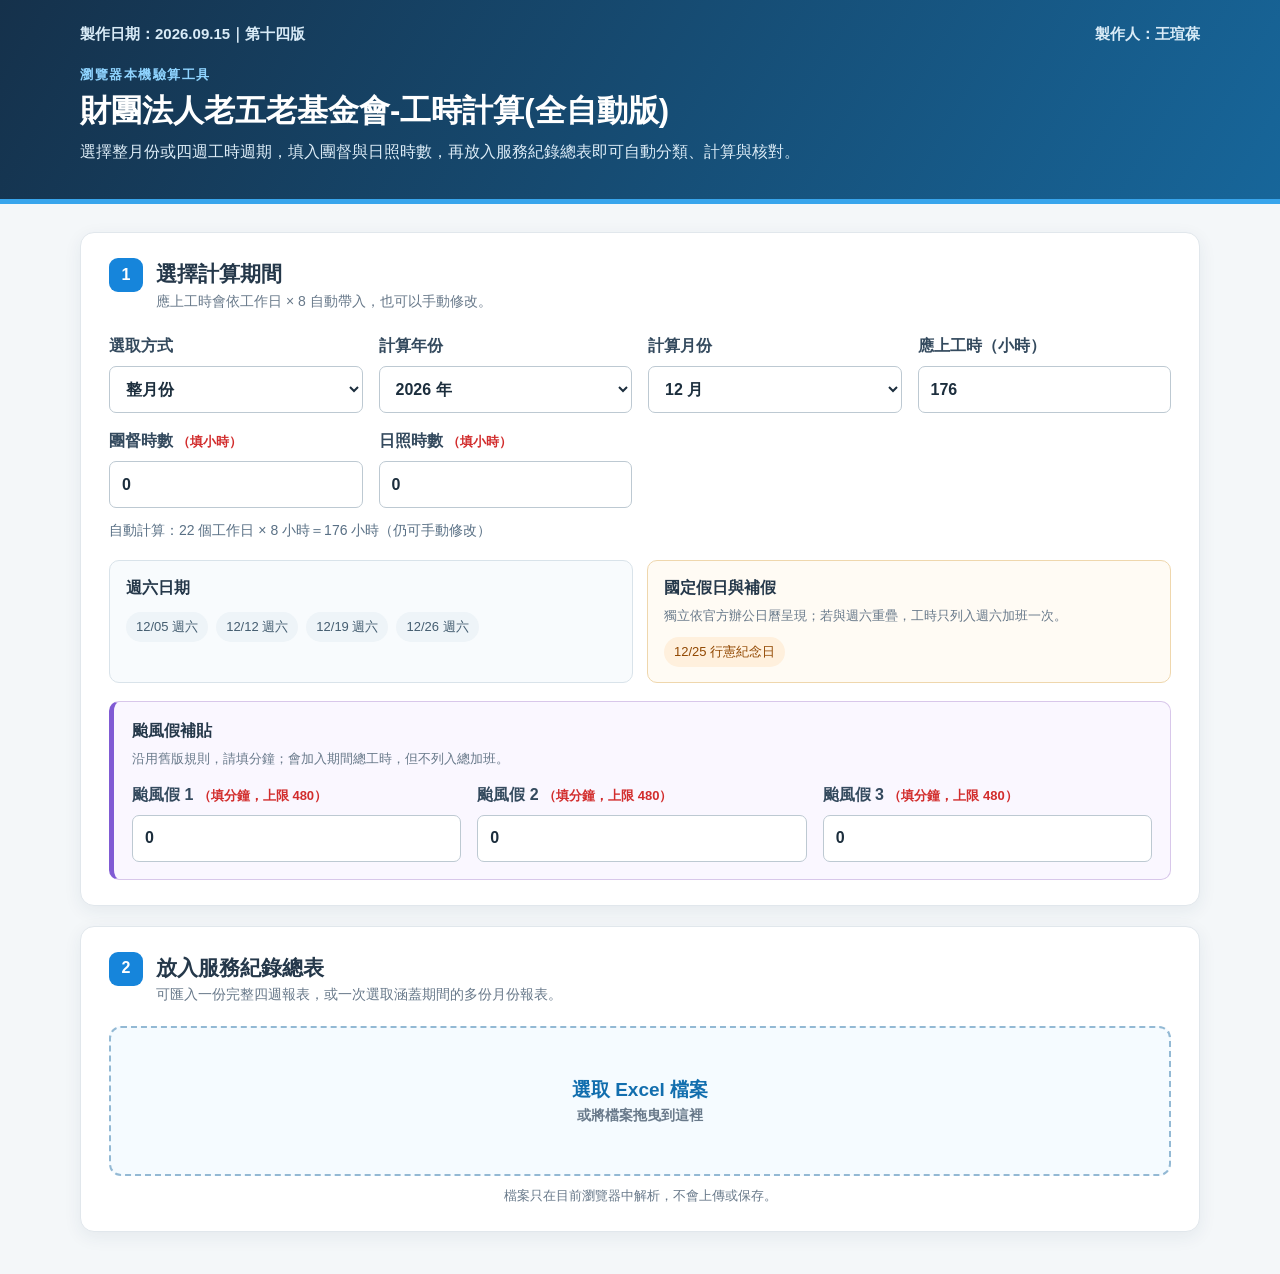
==== excel-checker/index.html @ 805f1ba7 "Group automatic Saturday pay brackets in one row" ====
<!doctype html>
<html lang="zh-Hant">
<head>
  <meta charset="utf-8">
  <meta name="viewport" content="width=device-width, initial-scale=1">
  <title>財團法人老五老基金會-工時計算(全自動版)</title>
  <link rel="stylesheet" href="style.css?v=20260915-9">
  <script src="assets/jszip.min.js?v=3.10.1" defer></script>
  <script src="app.js?v=20260915-13" defer></script>
</head>
<body>
  <header class="hero">
    <div class="wrap">
      <div class="hero-meta"><span>製作日期：2026.09.15｜第十四版</span><span>製作人：王瑄葆</span></div>
      <p class="eyebrow">瀏覽器本機驗算工具</p>
      <h1>財團法人老五老基金會-工時計算(全自動版)</h1>
      <p>選擇整月份或四週工時週期，填入團督與日照時數，再放入服務紀錄總表即可自動分類、計算與核對。</p>
    </div>
  </header>

  <main class="wrap main-grid">
    <section class="panel" aria-labelledby="period-title">
      <div class="section-heading">
        <span>1</span><div><h2 id="period-title">選擇計算期間</h2><p>應上工時會依工作日 × 8 自動帶入，也可以手動修改。</p></div>
      </div>
      <div class="form-grid four">
        <label>選取方式
          <select id="mode">
            <option value="month">整月份</option>
            <option value="range">四週工時</option>
          </select>
        </label>
        <label class="month-field">計算年份<select id="year"></select></label>
        <label class="month-field">計算月份<select id="month"></select></label>
        <label class="range-field hidden">四週週期（固定 28 天）<select id="startDate"></select></label>
        <label class="range-field hidden">週期結束日（自動）<input id="endDate" type="date" readonly aria-readonly="true"></label>
        <label>應上工時（小時）<input id="requiredHours" type="number" min="0" step="0.01"></label>
        <label>團督時數 <em>（填小時）</em><input id="supervisionHours" type="number" min="0" step="0.01" value="0"></label>
        <label>日照時數 <em>（填小時）</em><input id="daycareHours" type="number" min="0" step="0.01" value="0"></label>
      </div>
      <div id="periodError" class="field-error hidden" role="alert"></div>
      <p id="requiredHint" class="hint"></p>
      <div class="calendar-groups">
        <div class="calendar-group">
          <h3>週六日期</h3>
          <div id="saturdayTags" class="tag-row"></div>
        </div>
        <div class="calendar-group holiday-group">
          <h3>國定假日與補假</h3>
          <p>獨立依官方辦公日曆呈現；若與週六重疊，工時只列入週六加班一次。</p>
          <div id="holidayTags" class="tag-row"></div>
        </div>
      </div>

      <div class="typhoon-section">
        <div><h3>颱風假補貼</h3><p>沿用舊版規則，請填分鐘；會加入期間總工時，但不列入總加班。</p></div>
        <div class="form-grid three typhoon-grid">
          <label>颱風假 1 <em>（填分鐘，上限 480）</em><input id="typhoon1Min" type="number" min="0" max="480" step="1" value="0"></label>
          <label>颱風假 2 <em>（填分鐘，上限 480）</em><input id="typhoon2Min" type="number" min="0" max="480" step="1" value="0"></label>
          <label>颱風假 3 <em>（填分鐘，上限 480）</em><input id="typhoon3Min" type="number" min="0" max="480" step="1" value="0"></label>
        </div>
      </div>
    </section>

    <section class="panel" aria-labelledby="upload-title">
      <div class="section-heading">
        <span>2</span><div><h2 id="upload-title">放入服務紀錄總表</h2><p>可匯入一份完整四週報表，或一次選取涵蓋期間的多份月份報表。</p></div>
      </div>
      <label id="dropZone" class="drop-zone">
        <input id="fileInput" type="file" accept=".xlsx" multiple>
        <strong>選取 Excel 檔案</strong>
        <span>或將檔案拖曳到這裡</span>
      </label>
      <div class="privacy-note">檔案只在目前瀏覽器中解析，不會上傳或保存。</div>
      <div id="status" class="status hidden" role="status"></div>
      <details id="fileTableWrap" class="file-details hidden" open>
        <summary>查看 Excel 原始核對資料</summary>
        <p id="leaveNote" class="subnote">請假欄為 Excel 表頭記載的報表期間總數。</p>
        <div class="table-wrap compact-table">
          <table>
            <thead><tr><th>檔案</th><th>人員</th><th>報表期間</th><th>總工時</th><th>總交通</th><th>請假（報表期間）</th><th>核對</th></tr></thead>
            <tbody id="fileTableBody"></tbody>
          </table>
        </div>
      </details>
    </section>

    <section id="resultsPanel" class="panel results-panel hidden" aria-labelledby="results-title">
      <div class="section-heading between">
        <div class="heading-with-number"><span>3</span><div><h2 id="results-title">驗算結果</h2><p id="periodLabel">尚未放入檔案</p></div></div>
        <div class="result-actions">
          <button id="resetButton" class="secondary" type="button">清除檔案</button>
          <button id="clearAllButton" class="secondary danger-secondary" type="button">清除全部</button>
        </div>
      </div>
      <div id="warnings" class="warnings hidden"></div>

      <div class="summary-grid">
        <article class="summary-card blue"><small>期間總工時</small><strong id="periodWork">—</strong><span>不含交通</span></article>
        <article class="summary-card teal"><small>總交通時間</small><strong id="transportTotal">—</strong><span>由 Excel 自動加總</span></article>
        <article id="overtimeCard" class="summary-card purple"><small>總加班時數</small><strong id="overtimeTotal">—</strong><span>負數平日加班不列入</span><b id="overtimeWarning" class="card-warning hidden">⚠ 已超過 46 小時</b></article>
      </div>

      <div class="detail-grid overtime-layout">
        <div class="metric prominent-metric weekday-overtime-metric">
          <span>平日加班</span><strong id="weekdayOvertime">—</strong><b id="shortageBadge" class="badge danger hidden">應上不足</b>
        </div>
        <div class="metric prominent-metric saturday-metric">
          <div class="saturday-stat saturday-total-stat"><span>週六加班</span><strong id="saturdayOvertime">—</strong></div>
          <div class="saturday-tier-grid">
            <div class="saturday-stat"><span>1～2 小時合計</span><strong id="saturdayTier1">—</strong></div>
            <div class="saturday-stat"><span>2～8 小時合計</span><strong id="saturdayTier2">—</strong></div>
            <div class="saturday-stat saturday-over8"><span>大於 8 小時合計</span><strong id="saturdayOver8">—</strong></div>
          </div>
        </div>
        <div class="metric prominent-metric holiday-overtime-metric"><span>國定假日加班</span><strong id="holidayOvertime">—</strong></div>
        <div class="metric prominent-metric typhoon-overtime-metric"><span>颱風假時數</span><strong id="typhoonResult">—</strong></div>
      </div>

      <div class="detail-grid secondary-metrics">
        <div class="metric"><span>應上工時</span><strong id="requiredResult">—</strong></div>
        <div class="metric"><span>平日實際工時</span><strong id="weekdayActual">—</strong></div>
        <div class="metric"><span>團督時數</span><strong id="supervisionResult">—</strong></div>
        <div class="metric"><span>日照時數</span><strong id="daycareResult">—</strong></div>
      </div>

      <div class="audit-sections">
        <details class="result-details" open>
          <summary><span>週六與國定假日明細</span><small>檢查單日是否超過 8 小時</small></summary>
          <div class="table-wrap compact-table">
            <table>
              <thead><tr><th>日期</th><th>分類</th><th>服務</th><th>交通</th><th>合計</th><th>1～2 小時</th><th>2～8 小時</th><th>檢查</th></tr></thead>
              <tbody id="specialDayBody"><tr><td colspan="8" class="empty">尚未產生資料</td></tr></tbody>
            </table>
          </div>
        </details>

        <details class="result-details" open>
          <summary><span>每週平日應上時數檢查</span><small>工作日 × 8 小時</small></summary>
          <p class="subnote notice-note">實際時數＝平日服務＋交通。團督與日照沒有日期，無法分配到個別週次，因此不列入本表。</p>
          <div class="table-wrap compact-table">
            <table>
              <thead><tr><th>週次</th><th>平日服務</th><th>平日交通</th><th>平日合計</th><th>當週應上</th><th>差距／結果</th></tr></thead>
              <tbody id="weeklyBody"><tr><td colspan="6" class="empty">尚未產生資料</td></tr></tbody>
            </table>
          </div>
        </details>
      </div>

      <details>
        <summary>查看計算方式</summary>
        <p>平日實際工時＝服務＋交通＋團督＋日照－週六－國定假日；平日加班＝平日實際工時－應上工時；週六依每日工時＋交通拆分為 1～2 小時與 2～8 小時；總加班＝平日加班正數＋週六加班＋國定假日加班。期間總工時不含交通，但會加入颱風假補貼時數；颱風假不列入總加班。</p>
      </details>
    </section>
  </main>

</body>
</html>
---- excel-checker/style.css ----
:root{--navy:#18334d;--blue:#1685db;--sky:#eaf5fd;--line:#d9e2ea;--ink:#25384a;--muted:#68798a;--bg:#f4f7f9;--danger:#c83232;--warning:#a76b00;--ok:#14785a}
*{box-sizing:border-box}
body{margin:0;background:var(--bg);color:var(--ink);font-family:"Noto Sans TC","PingFang TC","Microsoft JhengHei",sans-serif;line-height:1.55}
.wrap{width:min(1120px,calc(100% - 48px));margin:auto}.hero{background:linear-gradient(120deg,#15314b,#17669a);color:#fff;padding:22px 0 34px;border-bottom:5px solid #38a5ec}.hero-meta{display:flex;justify-content:space-between;gap:18px;margin-bottom:20px;color:#d9ebf7;font-size:15px;font-weight:750}.hero h1{margin:2px 0 5px;font-size:31px}.hero p{margin:0;color:#dcecf7}.hero .eyebrow{color:#8fd4ff;font-weight:800;letter-spacing:.12em;font-size:13px}.main-grid{display:grid;gap:20px;padding:28px 0 42px}.panel{background:#fff;border:1px solid #e1e7ec;border-radius:14px;box-shadow:0 5px 18px rgba(29,58,82,.07);padding:25px 28px}.section-heading,.heading-with-number{display:flex;gap:13px;align-items:flex-start}.section-heading>span,.heading-with-number>span{display:grid;place-items:center;background:var(--blue);color:#fff;font-weight:900;width:34px;height:34px;border-radius:9px;flex:none}.section-heading h2{font-size:21px;margin:0}.section-heading p{margin:0;color:var(--muted);font-size:14px}.between{justify-content:space-between}.form-grid{display:grid;gap:16px;margin-top:22px}.form-grid.four{grid-template-columns:repeat(4,1fr)}.form-grid.three{grid-template-columns:repeat(3,1fr)}label{font-weight:750;color:#344a5e}select,input{display:block;width:100%;height:47px;margin-top:7px;border:1px solid #bdc9d2;border-radius:7px;background:#fff;padding:0 12px;color:#1c2e3d;font:inherit}input:focus,select:focus{outline:3px solid rgba(22,133,219,.16);border-color:var(--blue)}label em{color:#d22d2d;font-style:normal;font-size:13px}.hidden{display:none!important}.hint{color:#597085;margin:12px 0 0;font-size:14px}.calendar-groups{display:grid;grid-template-columns:1fr 1fr;gap:14px;margin-top:18px}.calendar-group{padding:15px 16px;border:1px solid #d9e3ea;border-radius:10px;background:#f8fbfd}.calendar-group h3,.typhoon-section h3{margin:0;font-size:16px}.calendar-group p,.typhoon-section p{margin:5px 0 0;color:var(--muted);font-size:13px}.holiday-group{background:#fffbf4;border-color:#efd7ad}.tag-row{display:flex;flex-wrap:wrap;gap:8px;margin-top:11px}.tag{padding:5px 10px;background:#eef4f8;border-radius:999px;font-size:13px;color:#445d70}.tag.holiday{background:#fff0dd;color:#914700}.tag.empty-tag{background:#f3f5f6;color:#71808b}.typhoon-section{margin-top:18px;padding:17px 18px;border:1px solid #d8c7ea;border-left:5px solid #805bd4;border-radius:10px;background:#faf7ff}.typhoon-grid{margin-top:14px}.drop-zone{margin-top:20px;min-height:150px;border:2px dashed #93b9d4;border-radius:12px;background:#f5fbff;display:flex;flex-direction:column;align-items:center;justify-content:center;cursor:pointer;transition:.15s}.drop-zone:hover,.drop-zone.drag{background:#e7f5ff;border-color:var(--blue)}.drop-zone input{position:absolute;opacity:0;pointer-events:none}.drop-zone strong{font-size:19px;color:#126eae}.drop-zone span{font-size:14px;color:var(--muted)}.privacy-note{margin-top:10px;text-align:center;color:var(--muted);font-size:13px}.status,.warnings{margin-top:18px;padding:12px 14px;border-radius:8px;background:#eef6fc;color:#245878}.status.error,.warnings{background:#fff4e5;color:#7a5000;border-left:4px solid #f0a000}.table-wrap{overflow:auto;margin-top:18px;border:1px solid var(--line);border-radius:9px}table{width:100%;border-collapse:collapse;white-space:nowrap}th{background:#edf2f5;color:#40566a;font-size:13px;text-align:left}th,td{padding:11px 12px;border-bottom:1px solid var(--line)}tbody tr:last-child td{border-bottom:0}.check-ok{color:var(--ok);font-weight:800}.check-bad{color:var(--danger);font-weight:800}.results-panel.muted{opacity:.64}.summary-grid{display:grid;grid-template-columns:repeat(3,1fr);gap:14px;margin-top:22px}.summary-card{padding:18px;border-radius:11px;border-top:4px solid}.summary-card small,.summary-card span{display:block;color:var(--muted)}.summary-card strong{display:block;font-size:28px;margin:4px 0}.summary-card.blue{background:#edf7ff;border-color:#258bd3}.summary-card.teal{background:#edfaf7;border-color:#20a284}.summary-card.purple{background:#f5f0ff;border-color:#805bd4}.summary-card.overtime-warning{background:#090909;border-color:#ff3b3b;color:#ff4d4d;box-shadow:0 0 0 2px rgba(255,59,59,.16)}.summary-card.overtime-warning small,.summary-card.overtime-warning span,.summary-card.overtime-warning strong{color:#ff4d4d}.card-warning{display:block;margin-top:8px;color:#ff4d4d;font-size:14px}.detail-grid{display:grid;grid-template-columns:repeat(3,1fr);gap:10px;margin:22px 0}.metric{min-height:92px;padding:15px;border:1px solid var(--line);border-left:4px solid #d7e3eb;border-radius:9px;background:#fbfcfd}.metric span{display:block;color:var(--muted);font-size:13px}.metric strong{font-size:20px}.badge{display:inline-block;font-size:12px;margin-left:6px;padding:2px 6px;border-radius:4px}.badge.danger{color:#fff;background:var(--danger)}h3{font-size:17px;margin:24px 0 0}.empty{text-align:center;color:var(--muted);padding:25px}.secondary{align-self:center;border:1px solid #b7c4ce;background:#fff;border-radius:7px;color:#40566a;padding:8px 13px;cursor:pointer}details{margin-top:18px;background:#f6f8fa;padding:11px 14px;border-radius:8px;color:#506579}details p{margin:8px 0 0}
.subnote{margin:4px 0 0;color:var(--muted);font-size:13px}.check-neutral{color:#6b7784;font-weight:800}
.field-error{margin-top:14px;padding:10px 12px;border-radius:7px;background:#fff0f0;color:#a12525;border-left:4px solid var(--danger);font-weight:800}.warnings.blocking{background:#fff0f0;color:#8d2424;border-color:var(--danger)}.warnings div+div{margin-top:6px}.compact-table{margin-top:10px}.file-details{margin-top:18px;background:#f8fafb;border:1px solid var(--line)}.file-details>summary,.result-details>summary{cursor:pointer;font-weight:850;color:#304a5e}.audit-sections{display:grid;gap:12px;margin-top:22px}.result-details{margin:0;background:#f8fafb;border:1px solid var(--line);padding:14px 16px}.result-details>summary{display:flex;justify-content:space-between;align-items:center}.result-details>summary small{font-weight:500;color:var(--muted)}.notice-note{padding:8px 10px;border-radius:6px;background:#fff7e6;color:#7b5700}
.holiday-detail-row{background:#fff7e8}.holiday-detail-row:hover{background:#ffefd1}.holiday-detail-label{color:#b14f00;font-weight:900}
.result-actions{display:flex;align-self:center;gap:8px}.secondary:hover{background:#f4f7f9}.secondary.danger-secondary{border-color:#d9aaaa;background:#fff7f7;color:#a12525}.secondary.danger-secondary:hover{background:#ffecec}
@media(max-width:850px){.form-grid.four{grid-template-columns:repeat(2,1fr)}.detail-grid{grid-template-columns:repeat(2,1fr)}.metric:nth-child(2n){border-right:0}.summary-grid{grid-template-columns:1fr}}

/* Overtime results hierarchy */
.overtime-layout{grid-template-columns:repeat(2,minmax(0,1fr));margin-bottom:10px}
.prominent-metric{min-height:112px;padding:19px 21px;border-left-width:5px}
.prominent-metric>span,.saturday-stat span{font-size:15px;font-weight:800}
.prominent-metric>strong,.saturday-stat strong{display:block;margin-top:5px;font-size:29px;font-weight:900;line-height:1.2}
.weekday-overtime-metric{grid-column:1/-1;background:#fff8e8;border-color:#e3a62b}
.saturday-metric{grid-column:1/-1;display:block;background:#eef7ff;border-color:#258bd3}
.saturday-stat{padding:2px 18px;border-left:1px solid #c9e0f0}
.saturday-stat:first-child{padding-left:0;border-left:0}
.saturday-total-stat{padding:0 0 14px;border-bottom:1px solid #c9e0f0}
.saturday-tier-grid{display:grid;grid-template-columns:repeat(3,minmax(0,1fr));padding-top:14px}
.holiday-overtime-metric{background:#fff5ef;border-color:#df7134}
.typhoon-overtime-metric{background:#f7f2ff;border-color:#805bd4}
.secondary-metrics{grid-template-columns:repeat(4,minmax(0,1fr));margin-top:10px}
.secondary-metrics .metric{min-height:78px;background:#f7f9fa}
@media(max-width:850px){.secondary-metrics{grid-template-columns:repeat(2,1fr)}.saturday-metric{grid-template-columns:1fr}.saturday-stat{padding:10px 0;border-left:0;border-top:1px solid #c9e0f0}.saturday-stat:first-child{border-top:0}}

/* Shared semantic colors: work blue, transport teal, overtime purple. */
.summary-card.blue{color:#175cd3}
.summary-card.teal{color:#147a67}
.summary-card.purple{color:#5b3fa3}
.weekday-overtime-metric>span,.weekday-overtime-metric>strong{color:#8a5a00}
.saturday-metric .saturday-stat span,.saturday-metric .saturday-stat strong{color:#175cd3}
.saturday-metric .saturday-over8 span,.saturday-metric .saturday-over8 strong{color:#d92d20}
.holiday-overtime-metric>span,.holiday-overtime-metric>strong{color:#b54708}
.typhoon-overtime-metric>span,.typhoon-overtime-metric>strong{color:#5b3fa3}
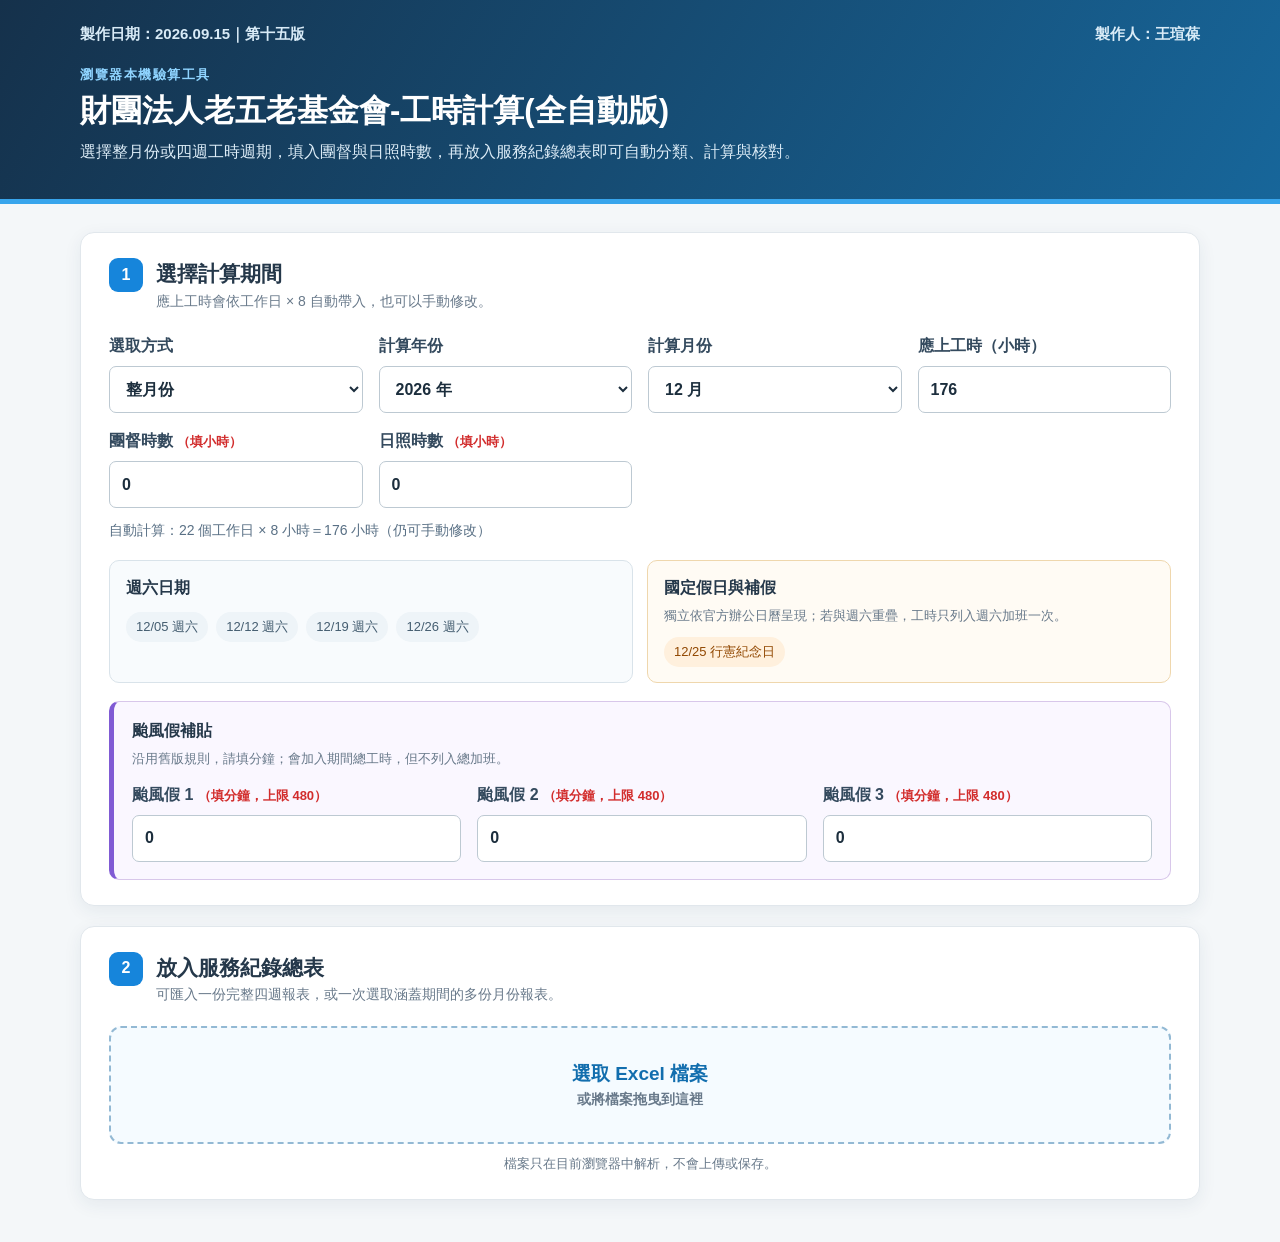
==== commit d682a245: "Update checker audit layout and labels" ====
--- a/excel-checker/index.html
+++ b/excel-checker/index.html
@@ -4,14 +4,14 @@
   <meta charset="utf-8">
   <meta name="viewport" content="width=device-width, initial-scale=1">
   <title>財團法人老五老基金會-工時計算(全自動版)</title>
-  <link rel="stylesheet" href="style.css?v=20260915-9">
+  <link rel="stylesheet" href="style.css?v=20260915-10">
   <script src="assets/jszip.min.js?v=3.10.1" defer></script>
-  <script src="app.js?v=20260915-13" defer></script>
+  <script src="app.js?v=20260915-14" defer></script>
 </head>
 <body>
   <header class="hero">
     <div class="wrap">
-      <div class="hero-meta"><span>製作日期：2026.09.15｜第十四版</span><span>製作人：王瑄葆</span></div>
+      <div class="hero-meta"><span>製作日期：2026.09.15｜第十五版</span><span>製作人：王瑄葆</span></div>
       <p class="eyebrow">瀏覽器本機驗算工具</p>
       <h1>財團法人老五老基金會-工時計算(全自動版)</h1>
       <p>選擇整月份或四週工時週期，填入團督與日照時數，再放入服務紀錄總表即可自動分類、計算與核對。</p>
@@ -78,7 +78,7 @@
         <p id="leaveNote" class="subnote">請假欄為 Excel 表頭記載的報表期間總數。</p>
         <div class="table-wrap compact-table">
           <table>
-            <thead><tr><th>檔案</th><th>人員</th><th>報表期間</th><th>總工時</th><th>總交通</th><th>請假（報表期間）</th><th>核對</th></tr></thead>
+            <thead><tr><th>檔案</th><th>人員</th><th>報表期間</th><th>總工時</th><th>總交通</th><th>請假（報表期間）</th><th>核對</th><th>操作</th></tr></thead>
             <tbody id="fileTableBody"></tbody>
           </table>
         </div>
@@ -108,8 +108,8 @@
         <div class="metric prominent-metric saturday-metric">
           <div class="saturday-stat saturday-total-stat"><span>週六加班</span><strong id="saturdayOvertime">—</strong></div>
           <div class="saturday-tier-grid">
-            <div class="saturday-stat"><span>1～2 小時合計</span><strong id="saturdayTier1">—</strong></div>
-            <div class="saturday-stat"><span>2～8 小時合計</span><strong id="saturdayTier2">—</strong></div>
+            <div class="saturday-stat"><span>前2小時合計</span><strong id="saturdayTier1">—</strong></div>
+            <div class="saturday-stat"><span>第3～8小時合計</span><strong id="saturdayTier2">—</strong></div>
             <div class="saturday-stat saturday-over8"><span>大於 8 小時合計</span><strong id="saturdayOver8">—</strong></div>
           </div>
         </div>
@@ -129,8 +129,8 @@
           <summary><span>週六與國定假日明細</span><small>檢查單日是否超過 8 小時</small></summary>
           <div class="table-wrap compact-table">
             <table>
-              <thead><tr><th>日期</th><th>分類</th><th>服務</th><th>交通</th><th>合計</th><th>1～2 小時</th><th>2～8 小時</th><th>檢查</th></tr></thead>
-              <tbody id="specialDayBody"><tr><td colspan="8" class="empty">尚未產生資料</td></tr></tbody>
+              <thead><tr><th>日期</th><th>分類</th><th>服務</th><th>交通</th><th>合計</th><th>前2小時</th><th>第3～8小時</th><th class="over-eight-heading">超過8小時</th><th>檢查</th></tr></thead>
+              <tbody id="specialDayBody"><tr><td colspan="9" class="empty">尚未產生資料</td></tr></tbody>
             </table>
           </div>
         </details>
@@ -149,7 +149,7 @@
 
       <details>
         <summary>查看計算方式</summary>
-        <p>平日實際工時＝服務＋交通＋團督＋日照－週六－國定假日；平日加班＝平日實際工時－應上工時；週六依每日工時＋交通拆分為 1～2 小時與 2～8 小時；總加班＝平日加班正數＋週六加班＋國定假日加班。期間總工時不含交通，但會加入颱風假補貼時數；颱風假不列入總加班。</p>
+        <p>平日實際工時＝服務＋交通＋團督＋日照－週六－國定假日；平日加班＝平日實際工時－應上工時；週六依每日工時＋交通拆分為前2小時、第3～8小時及超過8小時；總加班＝平日加班正數＋週六加班＋國定假日加班。期間總工時不含交通，但會加入颱風假補貼時數；颱風假不列入總加班。</p>
       </details>
     </section>
   </main>
--- a/excel-checker/style.css
+++ b/excel-checker/style.css
@@ -1,10 +1,11 @@
 :root{--navy:#18334d;--blue:#1685db;--sky:#eaf5fd;--line:#d9e2ea;--ink:#25384a;--muted:#68798a;--bg:#f4f7f9;--danger:#c83232;--warning:#a76b00;--ok:#14785a}
 *{box-sizing:border-box}
 body{margin:0;background:var(--bg);color:var(--ink);font-family:"Noto Sans TC","PingFang TC","Microsoft JhengHei",sans-serif;line-height:1.55}
-.wrap{width:min(1120px,calc(100% - 48px));margin:auto}.hero{background:linear-gradient(120deg,#15314b,#17669a);color:#fff;padding:22px 0 34px;border-bottom:5px solid #38a5ec}.hero-meta{display:flex;justify-content:space-between;gap:18px;margin-bottom:20px;color:#d9ebf7;font-size:15px;font-weight:750}.hero h1{margin:2px 0 5px;font-size:31px}.hero p{margin:0;color:#dcecf7}.hero .eyebrow{color:#8fd4ff;font-weight:800;letter-spacing:.12em;font-size:13px}.main-grid{display:grid;gap:20px;padding:28px 0 42px}.panel{background:#fff;border:1px solid #e1e7ec;border-radius:14px;box-shadow:0 5px 18px rgba(29,58,82,.07);padding:25px 28px}.section-heading,.heading-with-number{display:flex;gap:13px;align-items:flex-start}.section-heading>span,.heading-with-number>span{display:grid;place-items:center;background:var(--blue);color:#fff;font-weight:900;width:34px;height:34px;border-radius:9px;flex:none}.section-heading h2{font-size:21px;margin:0}.section-heading p{margin:0;color:var(--muted);font-size:14px}.between{justify-content:space-between}.form-grid{display:grid;gap:16px;margin-top:22px}.form-grid.four{grid-template-columns:repeat(4,1fr)}.form-grid.three{grid-template-columns:repeat(3,1fr)}label{font-weight:750;color:#344a5e}select,input{display:block;width:100%;height:47px;margin-top:7px;border:1px solid #bdc9d2;border-radius:7px;background:#fff;padding:0 12px;color:#1c2e3d;font:inherit}input:focus,select:focus{outline:3px solid rgba(22,133,219,.16);border-color:var(--blue)}label em{color:#d22d2d;font-style:normal;font-size:13px}.hidden{display:none!important}.hint{color:#597085;margin:12px 0 0;font-size:14px}.calendar-groups{display:grid;grid-template-columns:1fr 1fr;gap:14px;margin-top:18px}.calendar-group{padding:15px 16px;border:1px solid #d9e3ea;border-radius:10px;background:#f8fbfd}.calendar-group h3,.typhoon-section h3{margin:0;font-size:16px}.calendar-group p,.typhoon-section p{margin:5px 0 0;color:var(--muted);font-size:13px}.holiday-group{background:#fffbf4;border-color:#efd7ad}.tag-row{display:flex;flex-wrap:wrap;gap:8px;margin-top:11px}.tag{padding:5px 10px;background:#eef4f8;border-radius:999px;font-size:13px;color:#445d70}.tag.holiday{background:#fff0dd;color:#914700}.tag.empty-tag{background:#f3f5f6;color:#71808b}.typhoon-section{margin-top:18px;padding:17px 18px;border:1px solid #d8c7ea;border-left:5px solid #805bd4;border-radius:10px;background:#faf7ff}.typhoon-grid{margin-top:14px}.drop-zone{margin-top:20px;min-height:150px;border:2px dashed #93b9d4;border-radius:12px;background:#f5fbff;display:flex;flex-direction:column;align-items:center;justify-content:center;cursor:pointer;transition:.15s}.drop-zone:hover,.drop-zone.drag{background:#e7f5ff;border-color:var(--blue)}.drop-zone input{position:absolute;opacity:0;pointer-events:none}.drop-zone strong{font-size:19px;color:#126eae}.drop-zone span{font-size:14px;color:var(--muted)}.privacy-note{margin-top:10px;text-align:center;color:var(--muted);font-size:13px}.status,.warnings{margin-top:18px;padding:12px 14px;border-radius:8px;background:#eef6fc;color:#245878}.status.error,.warnings{background:#fff4e5;color:#7a5000;border-left:4px solid #f0a000}.table-wrap{overflow:auto;margin-top:18px;border:1px solid var(--line);border-radius:9px}table{width:100%;border-collapse:collapse;white-space:nowrap}th{background:#edf2f5;color:#40566a;font-size:13px;text-align:left}th,td{padding:11px 12px;border-bottom:1px solid var(--line)}tbody tr:last-child td{border-bottom:0}.check-ok{color:var(--ok);font-weight:800}.check-bad{color:var(--danger);font-weight:800}.results-panel.muted{opacity:.64}.summary-grid{display:grid;grid-template-columns:repeat(3,1fr);gap:14px;margin-top:22px}.summary-card{padding:18px;border-radius:11px;border-top:4px solid}.summary-card small,.summary-card span{display:block;color:var(--muted)}.summary-card strong{display:block;font-size:28px;margin:4px 0}.summary-card.blue{background:#edf7ff;border-color:#258bd3}.summary-card.teal{background:#edfaf7;border-color:#20a284}.summary-card.purple{background:#f5f0ff;border-color:#805bd4}.summary-card.overtime-warning{background:#090909;border-color:#ff3b3b;color:#ff4d4d;box-shadow:0 0 0 2px rgba(255,59,59,.16)}.summary-card.overtime-warning small,.summary-card.overtime-warning span,.summary-card.overtime-warning strong{color:#ff4d4d}.card-warning{display:block;margin-top:8px;color:#ff4d4d;font-size:14px}.detail-grid{display:grid;grid-template-columns:repeat(3,1fr);gap:10px;margin:22px 0}.metric{min-height:92px;padding:15px;border:1px solid var(--line);border-left:4px solid #d7e3eb;border-radius:9px;background:#fbfcfd}.metric span{display:block;color:var(--muted);font-size:13px}.metric strong{font-size:20px}.badge{display:inline-block;font-size:12px;margin-left:6px;padding:2px 6px;border-radius:4px}.badge.danger{color:#fff;background:var(--danger)}h3{font-size:17px;margin:24px 0 0}.empty{text-align:center;color:var(--muted);padding:25px}.secondary{align-self:center;border:1px solid #b7c4ce;background:#fff;border-radius:7px;color:#40566a;padding:8px 13px;cursor:pointer}details{margin-top:18px;background:#f6f8fa;padding:11px 14px;border-radius:8px;color:#506579}details p{margin:8px 0 0}
+.wrap{width:min(1120px,calc(100% - 48px));margin:auto}.hero{background:linear-gradient(120deg,#15314b,#17669a);color:#fff;padding:22px 0 34px;border-bottom:5px solid #38a5ec}.hero-meta{display:flex;justify-content:space-between;gap:18px;margin-bottom:20px;color:#d9ebf7;font-size:15px;font-weight:750}.hero h1{margin:2px 0 5px;font-size:31px}.hero p{margin:0;color:#dcecf7}.hero .eyebrow{color:#8fd4ff;font-weight:800;letter-spacing:.12em;font-size:13px}.main-grid{display:grid;gap:20px;padding:28px 0 42px}.panel{background:#fff;border:1px solid #e1e7ec;border-radius:14px;box-shadow:0 5px 18px rgba(29,58,82,.07);padding:25px 28px}.section-heading,.heading-with-number{display:flex;gap:13px;align-items:flex-start}.section-heading>span,.heading-with-number>span{display:grid;place-items:center;background:var(--blue);color:#fff;font-weight:900;width:34px;height:34px;border-radius:9px;flex:none}.section-heading h2{font-size:21px;margin:0}.section-heading p{margin:0;color:var(--muted);font-size:14px}.between{justify-content:space-between}.form-grid{display:grid;gap:16px;margin-top:22px}.form-grid.four{grid-template-columns:repeat(4,1fr)}.form-grid.three{grid-template-columns:repeat(3,1fr)}label{font-weight:750;color:#344a5e}select,input{display:block;width:100%;height:47px;margin-top:7px;border:1px solid #bdc9d2;border-radius:7px;background:#fff;padding:0 12px;color:#1c2e3d;font:inherit}input:focus,select:focus{outline:3px solid rgba(22,133,219,.16);border-color:var(--blue)}label em{color:#d22d2d;font-style:normal;font-size:13px}.hidden{display:none!important}.hint{color:#597085;margin:12px 0 0;font-size:14px}.calendar-groups{display:grid;grid-template-columns:1fr 1fr;gap:14px;margin-top:18px}.calendar-group{padding:15px 16px;border:1px solid #d9e3ea;border-radius:10px;background:#f8fbfd}.calendar-group h3,.typhoon-section h3{margin:0;font-size:16px}.calendar-group p,.typhoon-section p{margin:5px 0 0;color:var(--muted);font-size:13px}.holiday-group{background:#fffbf4;border-color:#efd7ad}.tag-row{display:flex;flex-wrap:wrap;gap:8px;margin-top:11px}.tag{padding:5px 10px;background:#eef4f8;border-radius:999px;font-size:13px;color:#445d70}.tag.holiday{background:#fff0dd;color:#914700}.tag.empty-tag{background:#f3f5f6;color:#71808b}.typhoon-section{margin-top:18px;padding:17px 18px;border:1px solid #d8c7ea;border-left:5px solid #805bd4;border-radius:10px;background:#faf7ff}.typhoon-grid{margin-top:14px}.drop-zone{margin-top:20px;min-height:118px;border:2px dashed #93b9d4;border-radius:12px;background:#f5fbff;display:flex;flex-direction:column;align-items:center;justify-content:center;cursor:pointer;transition:.15s}.drop-zone:hover,.drop-zone.drag{background:#e7f5ff;border-color:var(--blue)}.drop-zone input{position:absolute;opacity:0;pointer-events:none}.drop-zone strong{font-size:19px;color:#126eae}.drop-zone span{font-size:14px;color:var(--muted)}.privacy-note{margin-top:10px;text-align:center;color:var(--muted);font-size:13px}.status,.warnings{margin-top:18px;padding:12px 14px;border-radius:8px;background:#eef6fc;color:#245878}.status.error,.warnings{background:#fff4e5;color:#7a5000;border-left:4px solid #f0a000}.table-wrap{overflow:auto;margin-top:18px;border:1px solid var(--line);border-radius:9px}table{width:100%;border-collapse:collapse;white-space:nowrap}th{background:#edf2f5;color:#40566a;font-size:13px;text-align:left}th,td{padding:11px 12px;border-bottom:1px solid var(--line)}tbody tr:last-child td{border-bottom:0}.check-ok{color:var(--ok);font-weight:800}.check-bad{color:var(--danger);font-weight:800}.results-panel.muted{opacity:.64}.summary-grid{display:grid;grid-template-columns:repeat(3,1fr);gap:14px;margin-top:22px}.summary-card{padding:18px;border-radius:11px;border-top:4px solid}.summary-card small,.summary-card span{display:block;color:var(--muted)}.summary-card strong{display:block;font-size:28px;margin:4px 0}.summary-card.blue{background:#edf7ff;border-color:#258bd3}.summary-card.teal{background:#edfaf7;border-color:#20a284}.summary-card.purple{background:#f5f0ff;border-color:#805bd4}.summary-card.overtime-warning{background:#090909;border-color:#ff3b3b;color:#ff4d4d;box-shadow:0 0 0 2px rgba(255,59,59,.16)}.summary-card.overtime-warning small,.summary-card.overtime-warning span,.summary-card.overtime-warning strong{color:#ff4d4d}.card-warning{display:block;margin-top:8px;color:#ff4d4d;font-size:14px}.detail-grid{display:grid;grid-template-columns:repeat(3,1fr);gap:10px;margin:22px 0}.metric{min-height:92px;padding:15px;border:1px solid var(--line);border-left:4px solid #d7e3eb;border-radius:9px;background:#fbfcfd}.metric span{display:block;color:var(--muted);font-size:13px}.metric strong{font-size:20px}.badge{display:inline-block;font-size:12px;margin-left:6px;padding:2px 6px;border-radius:4px}.badge.danger{color:#fff;background:var(--danger)}h3{font-size:17px;margin:24px 0 0}.empty{text-align:center;color:var(--muted);padding:25px}.secondary{align-self:center;border:1px solid #b7c4ce;background:#fff;border-radius:7px;color:#40566a;padding:8px 13px;cursor:pointer}details{margin-top:18px;background:#f6f8fa;padding:11px 14px;border-radius:8px;color:#506579}details p{margin:8px 0 0}
 .subnote{margin:4px 0 0;color:var(--muted);font-size:13px}.check-neutral{color:#6b7784;font-weight:800}
 .field-error{margin-top:14px;padding:10px 12px;border-radius:7px;background:#fff0f0;color:#a12525;border-left:4px solid var(--danger);font-weight:800}.warnings.blocking{background:#fff0f0;color:#8d2424;border-color:var(--danger)}.warnings div+div{margin-top:6px}.compact-table{margin-top:10px}.file-details{margin-top:18px;background:#f8fafb;border:1px solid var(--line)}.file-details>summary,.result-details>summary{cursor:pointer;font-weight:850;color:#304a5e}.audit-sections{display:grid;gap:12px;margin-top:22px}.result-details{margin:0;background:#f8fafb;border:1px solid var(--line);padding:14px 16px}.result-details>summary{display:flex;justify-content:space-between;align-items:center}.result-details>summary small{font-weight:500;color:var(--muted)}.notice-note{padding:8px 10px;border-radius:6px;background:#fff7e6;color:#7b5700}
 .holiday-detail-row{background:#fff7e8}.holiday-detail-row:hover{background:#ffefd1}.holiday-detail-label{color:#b14f00;font-weight:900}
+.saturday-detail-row{background:#f3f9fe}.saturday-detail-row:hover{background:#e9f5fd}
 .result-actions{display:flex;align-self:center;gap:8px}.secondary:hover{background:#f4f7f9}.secondary.danger-secondary{border-color:#d9aaaa;background:#fff7f7;color:#a12525}.secondary.danger-secondary:hover{background:#ffecec}
 @media(max-width:850px){.form-grid.four{grid-template-columns:repeat(2,1fr)}.detail-grid{grid-template-columns:repeat(2,1fr)}.metric:nth-child(2n){border-right:0}.summary-grid{grid-template-columns:1fr}}
 
@@ -34,3 +35,6 @@
 .saturday-metric .saturday-over8 span,.saturday-metric .saturday-over8 strong{color:#d92d20}
 .holiday-overtime-metric>span,.holiday-overtime-metric>strong{color:#b54708}
 .typhoon-overtime-metric>span,.typhoon-overtime-metric>strong{color:#5b3fa3}
+.over-eight-heading{color:var(--danger)}
+.file-remove{border:1px solid #d9aaaa;background:#fff7f7;color:#a12525;border-radius:6px;padding:6px 10px;font:inherit;font-weight:750;cursor:pointer}
+.file-remove:hover{background:#ffecec}
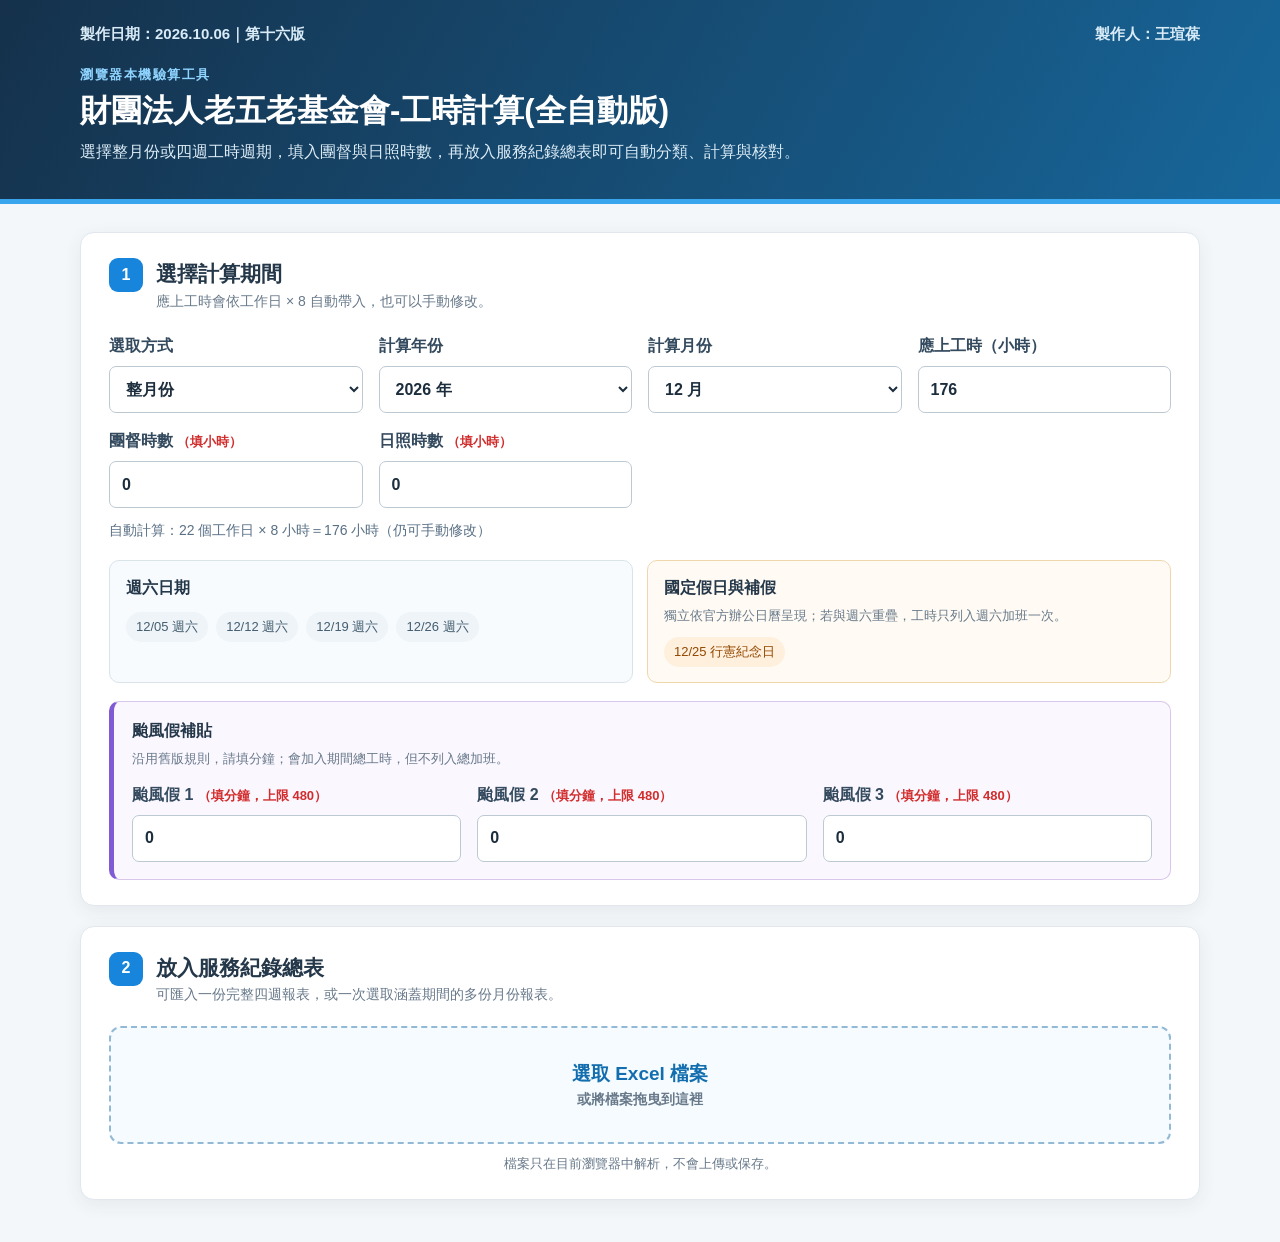
==== commit 0cf7828a: "更新全自動版共用日曆與日期格式" ====
--- a/excel-checker/index.html
+++ b/excel-checker/index.html
@@ -4,14 +4,15 @@
   <meta charset="utf-8">
   <meta name="viewport" content="width=device-width, initial-scale=1">
   <title>財團法人老五老基金會-工時計算(全自動版)</title>
-  <link rel="stylesheet" href="style.css?v=20260915-10">
+  <link rel="stylesheet" href="style.css?v=20261006-11">
   <script src="assets/jszip.min.js?v=3.10.1" defer></script>
-  <script src="app.js?v=20260915-14" defer></script>
+  <script src="../holidays.js?v=20261006-1" defer></script>
+  <script src="app.js?v=20261006-15" defer></script>
 </head>
 <body>
   <header class="hero">
     <div class="wrap">
-      <div class="hero-meta"><span>製作日期：2026.09.15｜第十五版</span><span>製作人：王瑄葆</span></div>
+      <div class="hero-meta"><span>製作日期：2026.10.06｜第十六版</span><span>製作人：王瑄葆</span></div>
       <p class="eyebrow">瀏覽器本機驗算工具</p>
       <h1>財團法人老五老基金會-工時計算(全自動版)</h1>
       <p>選擇整月份或四週工時週期，填入團督與日照時數，再放入服務紀錄總表即可自動分類、計算與核對。</p>
@@ -33,7 +34,7 @@
         <label class="month-field">計算年份<select id="year"></select></label>
         <label class="month-field">計算月份<select id="month"></select></label>
         <label class="range-field hidden">四週週期（固定 28 天）<select id="startDate"></select></label>
-        <label class="range-field hidden">週期結束日（自動）<input id="endDate" type="date" readonly aria-readonly="true"></label>
+        <label class="range-field hidden">週期結束日（自動）<input id="endDate" type="text" readonly aria-readonly="true"></label>
         <label>應上工時（小時）<input id="requiredHours" type="number" min="0" step="0.01"></label>
         <label>團督時數 <em>（填小時）</em><input id="supervisionHours" type="number" min="0" step="0.01" value="0"></label>
         <label>日照時數 <em>（填小時）</em><input id="daycareHours" type="number" min="0" step="0.01" value="0"></label>
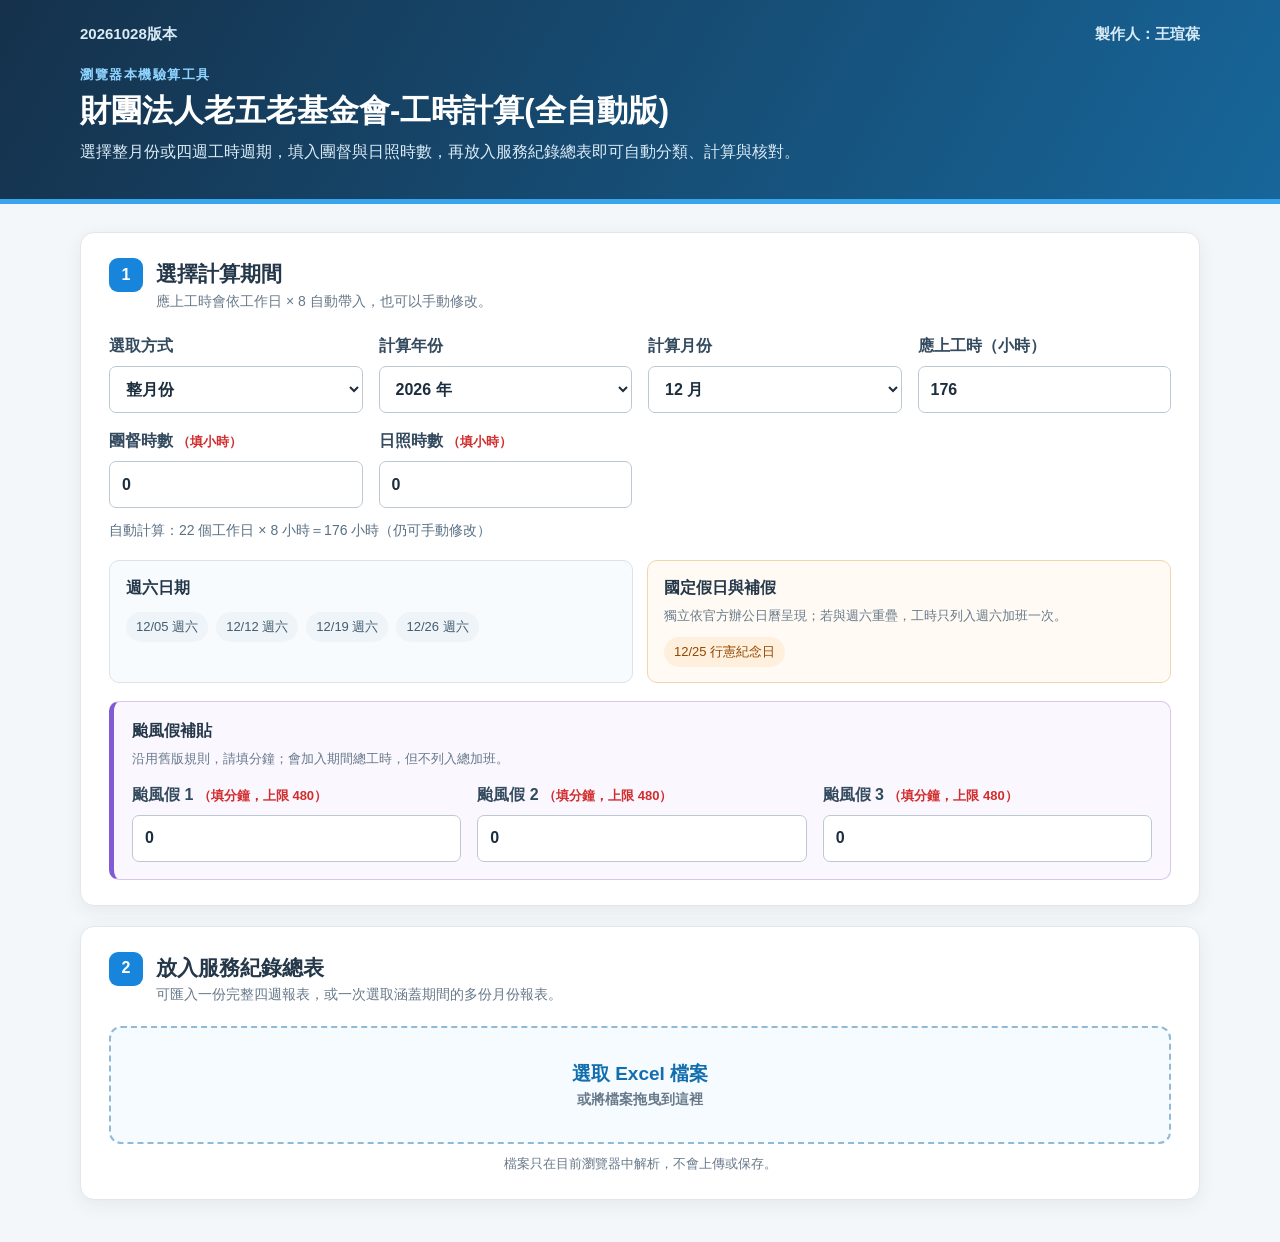
==== commit bac6ed36: "Update automatic checker version label" ====
--- a/excel-checker/index.html
+++ b/excel-checker/index.html
@@ -12,7 +12,7 @@
 <body>
   <header class="hero">
     <div class="wrap">
-      <div class="hero-meta"><span>製作日期：2026.10.06｜第十六版</span><span>製作人：王瑄葆</span></div>
+      <div class="hero-meta"><span>20261028版本</span><span>製作人：王瑄葆</span></div>
       <p class="eyebrow">瀏覽器本機驗算工具</p>
       <h1>財團法人老五老基金會-工時計算(全自動版)</h1>
       <p>選擇整月份或四週工時週期，填入團督與日照時數，再放入服務紀錄總表即可自動分類、計算與核對。</p>
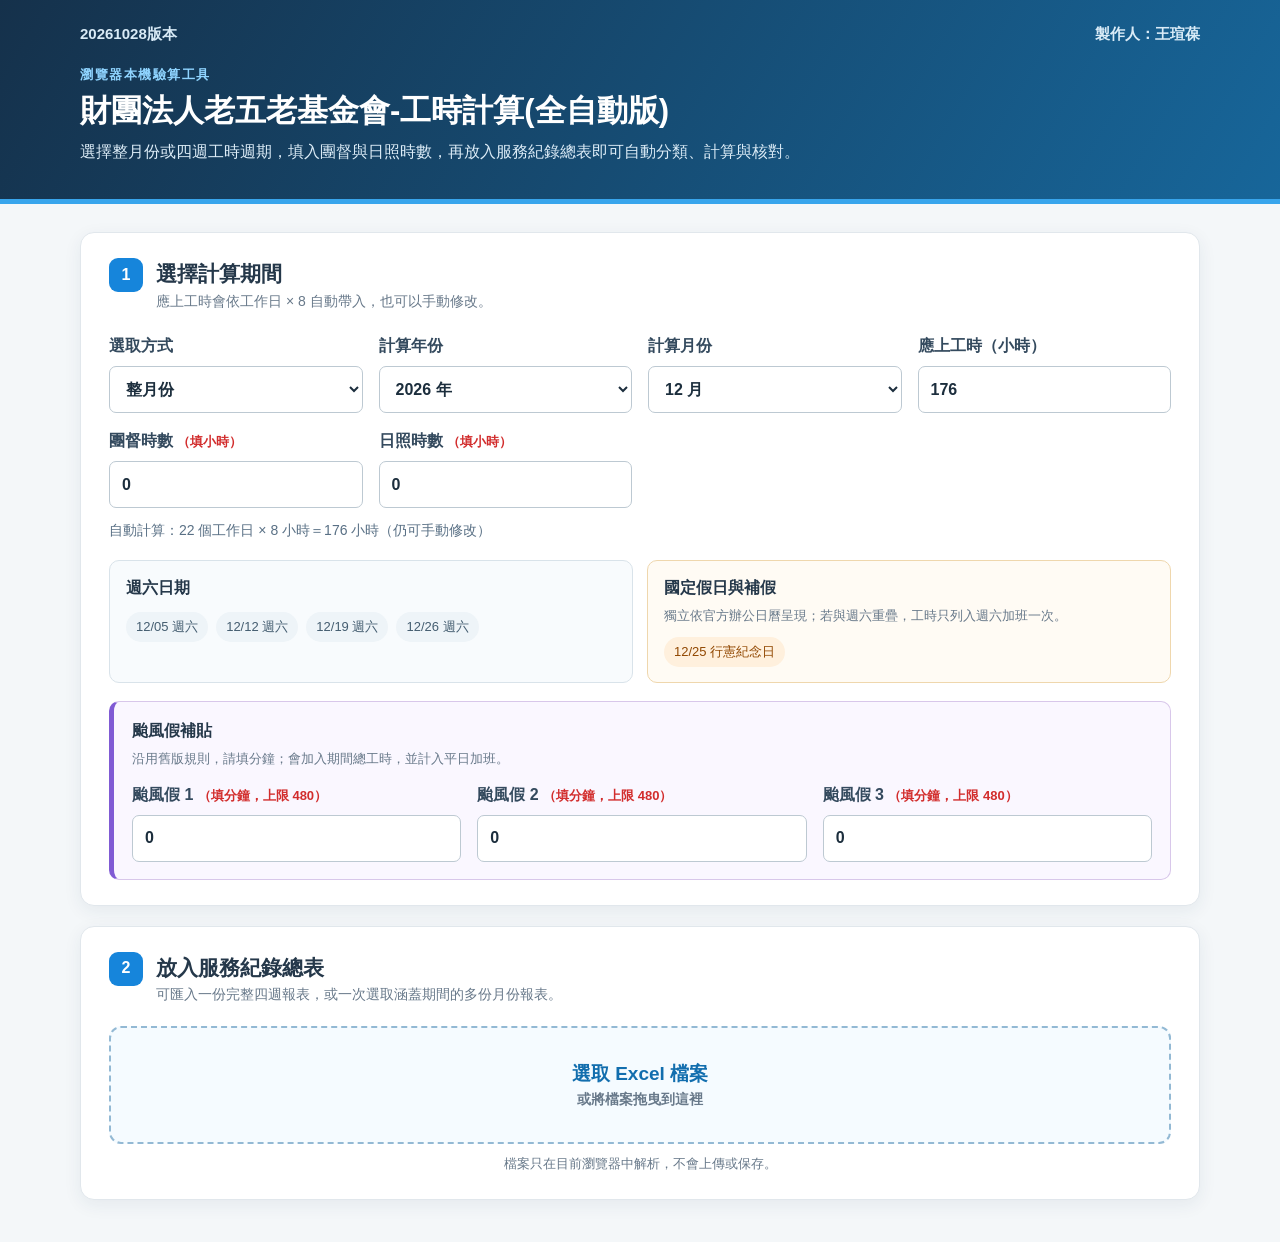
==== commit 69ca394e: "Explain typhoon overtime calculation" ====
--- a/excel-checker/index.html
+++ b/excel-checker/index.html
@@ -7,7 +7,7 @@
   <link rel="stylesheet" href="style.css?v=20261006-11">
   <script src="assets/jszip.min.js?v=3.10.1" defer></script>
   <script src="../holidays.js?v=20261006-1" defer></script>
-  <script src="app.js?v=20261006-15" defer></script>
+  <script src="app.js?v=20261028-1" defer></script>
 </head>
 <body>
   <header class="hero">
@@ -54,7 +54,7 @@
       </div>
 
       <div class="typhoon-section">
-        <div><h3>颱風假補貼</h3><p>沿用舊版規則，請填分鐘；會加入期間總工時，但不列入總加班。</p></div>
+        <div><h3>颱風假補貼</h3><p>沿用舊版規則，請填分鐘；會加入期間總工時，並計入平日加班。</p></div>
         <div class="form-grid three typhoon-grid">
           <label>颱風假 1 <em>（填分鐘，上限 480）</em><input id="typhoon1Min" type="number" min="0" max="480" step="1" value="0"></label>
           <label>颱風假 2 <em>（填分鐘，上限 480）</em><input id="typhoon2Min" type="number" min="0" max="480" step="1" value="0"></label>
@@ -150,7 +150,7 @@
 
       <details>
         <summary>查看計算方式</summary>
-        <p>平日實際工時＝服務＋交通＋團督＋日照－週六－國定假日；平日加班＝平日實際工時－應上工時；週六依每日工時＋交通拆分為前2小時、第3～8小時及超過8小時；總加班＝平日加班正數＋週六加班＋國定假日加班。期間總工時不含交通，但會加入颱風假補貼時數；颱風假不列入總加班。</p>
+        <p>平日實際工時＝服務＋交通＋團督＋日照＋颱風假－週六－國定假日；平日加班＝平日實際工時－應上工時；週六依每日工時＋交通拆分為前2小時、第3～8小時及超過8小時；總加班＝平日加班正數＋週六加班＋國定假日加班。期間總工時不含交通，並加入颱風假補貼時數；颱風假同時計入平日加班。</p>
       </details>
     </section>
   </main>
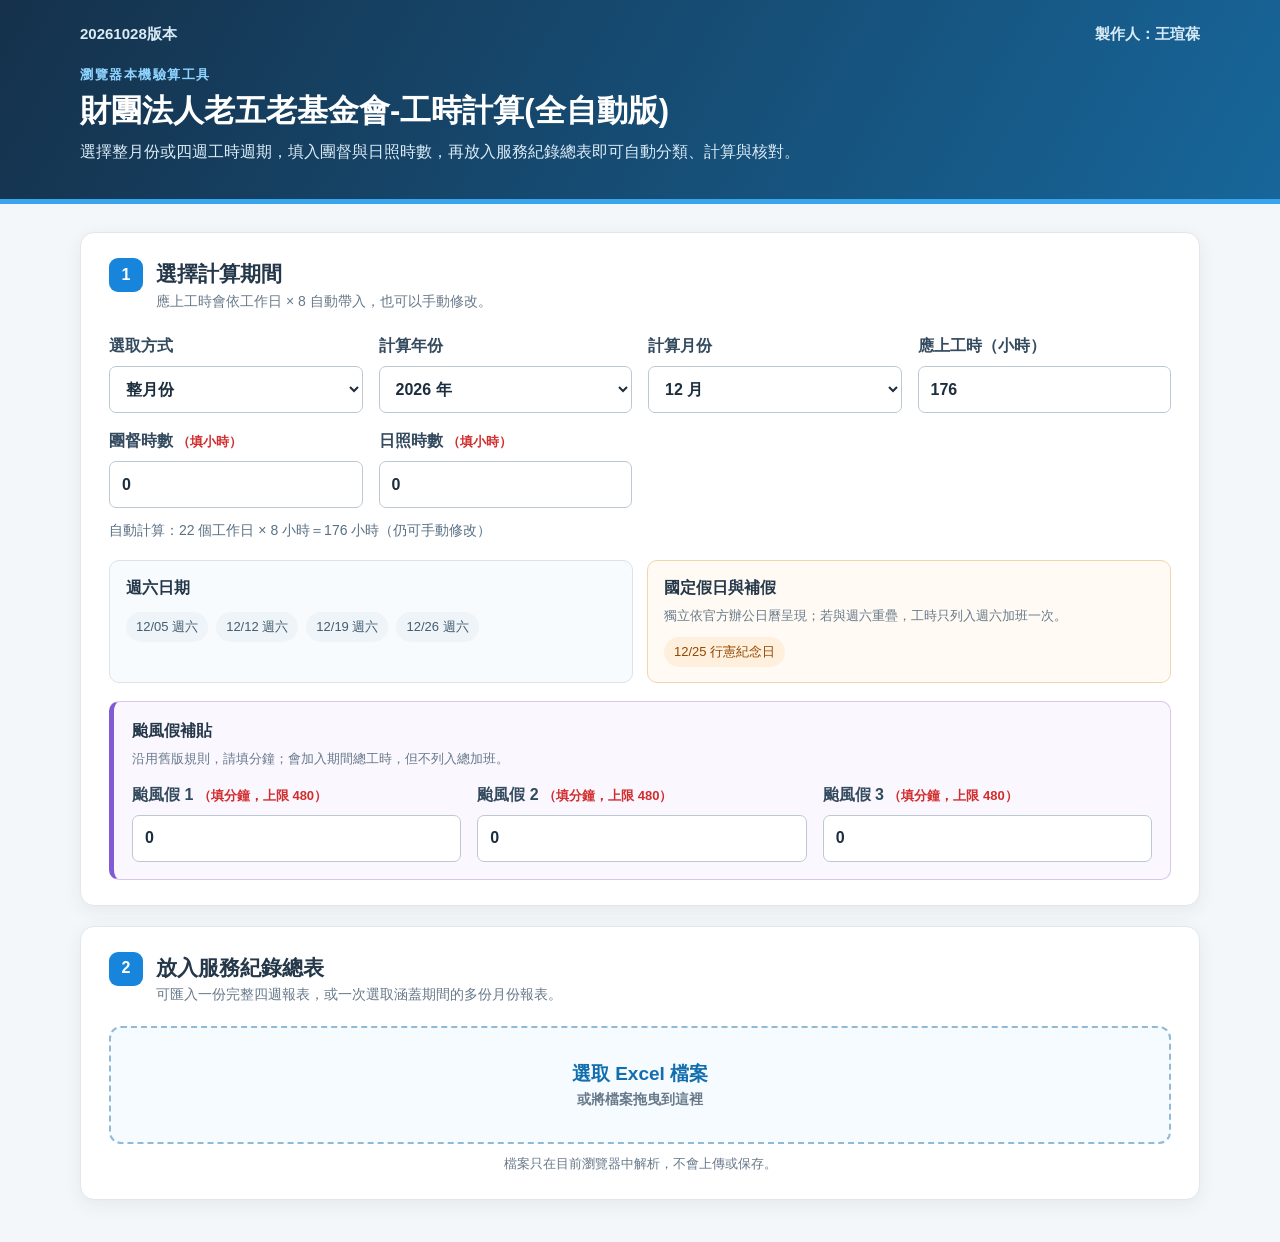
==== commit 4b660ee7: "Restore typhoon overtime explanation" ====
--- a/excel-checker/index.html
+++ b/excel-checker/index.html
@@ -7,7 +7,7 @@
   <link rel="stylesheet" href="style.css?v=20261006-11">
   <script src="assets/jszip.min.js?v=3.10.1" defer></script>
   <script src="../holidays.js?v=20261006-1" defer></script>
-  <script src="app.js?v=20261028-1" defer></script>
+  <script src="app.js?v=20261006-15" defer></script>
 </head>
 <body>
   <header class="hero">
@@ -54,7 +54,7 @@
       </div>
 
       <div class="typhoon-section">
-        <div><h3>颱風假補貼</h3><p>沿用舊版規則，請填分鐘；會加入期間總工時，並計入平日加班。</p></div>
+        <div><h3>颱風假補貼</h3><p>沿用舊版規則，請填分鐘；會加入期間總工時，但不列入總加班。</p></div>
         <div class="form-grid three typhoon-grid">
           <label>颱風假 1 <em>（填分鐘，上限 480）</em><input id="typhoon1Min" type="number" min="0" max="480" step="1" value="0"></label>
           <label>颱風假 2 <em>（填分鐘，上限 480）</em><input id="typhoon2Min" type="number" min="0" max="480" step="1" value="0"></label>
@@ -150,7 +150,7 @@
 
       <details>
         <summary>查看計算方式</summary>
-        <p>平日實際工時＝服務＋交通＋團督＋日照＋颱風假－週六－國定假日；平日加班＝平日實際工時－應上工時；週六依每日工時＋交通拆分為前2小時、第3～8小時及超過8小時；總加班＝平日加班正數＋週六加班＋國定假日加班。期間總工時不含交通，並加入颱風假補貼時數；颱風假同時計入平日加班。</p>
+        <p>平日實際工時＝服務＋交通＋團督＋日照－週六－國定假日；平日加班＝平日實際工時－應上工時；週六依每日工時＋交通拆分為前2小時、第3～8小時及超過8小時；總加班＝平日加班正數＋週六加班＋國定假日加班。期間總工時不含交通，但會加入颱風假補貼時數；颱風假不列入總加班。</p>
       </details>
     </section>
   </main>
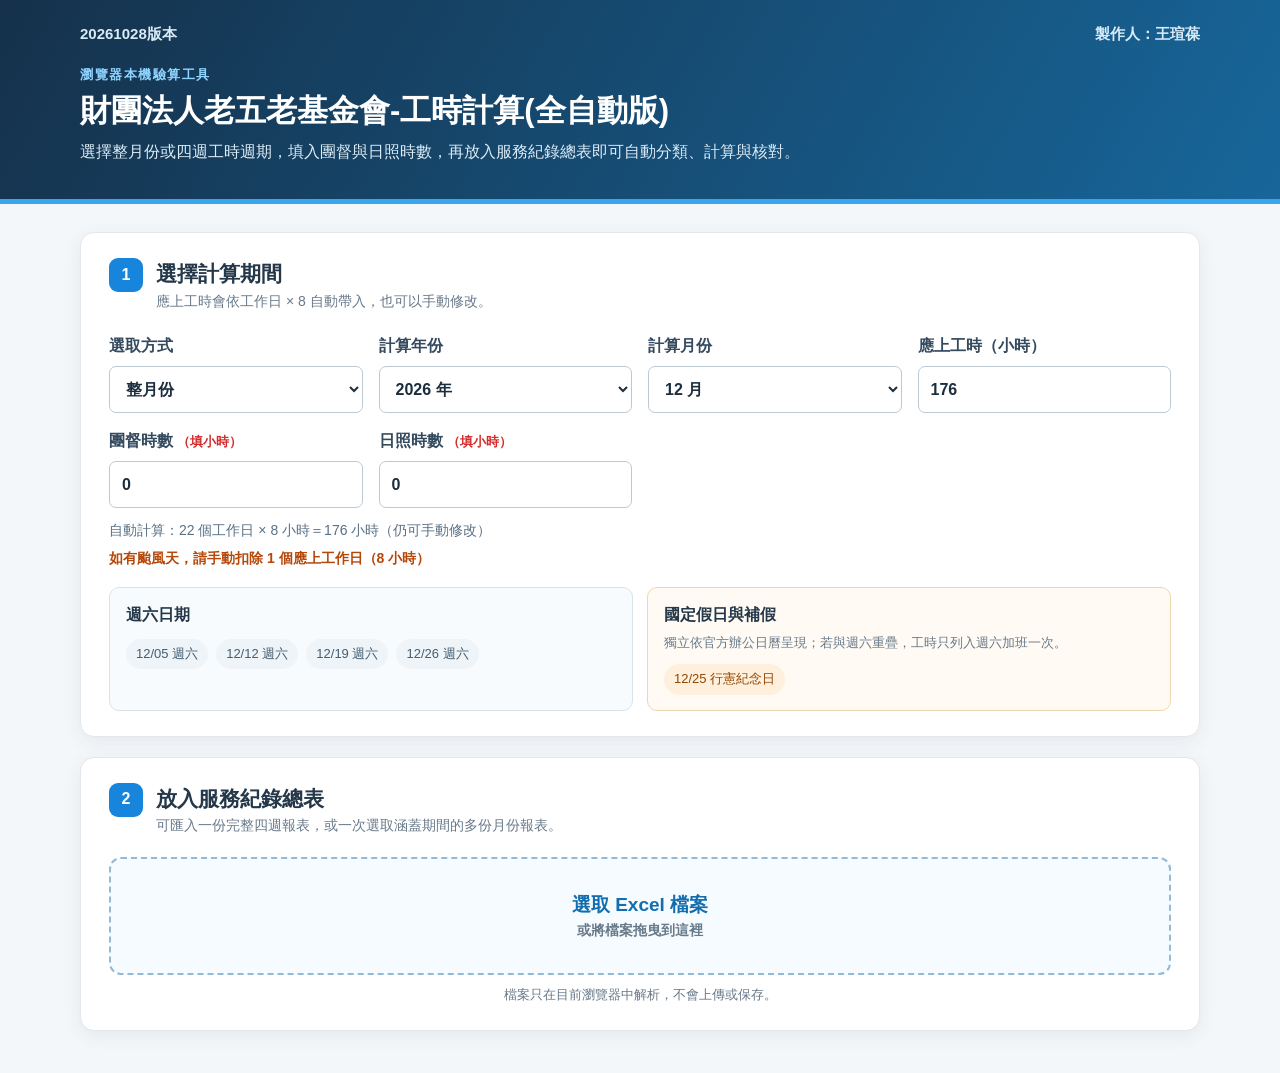
==== commit c78bd4cc: "Remove typhoon UI and add required-hours note" ====
--- a/excel-checker/index.html
+++ b/excel-checker/index.html
@@ -4,10 +4,10 @@
   <meta charset="utf-8">
   <meta name="viewport" content="width=device-width, initial-scale=1">
   <title>財團法人老五老基金會-工時計算(全自動版)</title>
-  <link rel="stylesheet" href="style.css?v=20261006-11">
+  <link rel="stylesheet" href="style.css?v=20261111-1">
   <script src="assets/jszip.min.js?v=3.10.1" defer></script>
   <script src="../holidays.js?v=20261006-1" defer></script>
-  <script src="app.js?v=20261006-15" defer></script>
+  <script src="app.js?v=20261111-1" defer></script>
 </head>
 <body>
   <header class="hero">
@@ -41,6 +41,7 @@
       </div>
       <div id="periodError" class="field-error hidden" role="alert"></div>
       <p id="requiredHint" class="hint"></p>
+      <p class="required-adjustment">如有颱風天，請手動扣除 1 個應上工作日（8 小時）</p>
       <div class="calendar-groups">
         <div class="calendar-group">
           <h3>週六日期</h3>
@@ -53,14 +54,6 @@
         </div>
       </div>
 
-      <div class="typhoon-section">
-        <div><h3>颱風假補貼</h3><p>沿用舊版規則，請填分鐘；會加入期間總工時，但不列入總加班。</p></div>
-        <div class="form-grid three typhoon-grid">
-          <label>颱風假 1 <em>（填分鐘，上限 480）</em><input id="typhoon1Min" type="number" min="0" max="480" step="1" value="0"></label>
-          <label>颱風假 2 <em>（填分鐘，上限 480）</em><input id="typhoon2Min" type="number" min="0" max="480" step="1" value="0"></label>
-          <label>颱風假 3 <em>（填分鐘，上限 480）</em><input id="typhoon3Min" type="number" min="0" max="480" step="1" value="0"></label>
-        </div>
-      </div>
     </section>
 
     <section class="panel" aria-labelledby="upload-title">
@@ -115,7 +108,6 @@
           </div>
         </div>
         <div class="metric prominent-metric holiday-overtime-metric"><span>國定假日加班</span><strong id="holidayOvertime">—</strong></div>
-        <div class="metric prominent-metric typhoon-overtime-metric"><span>颱風假時數</span><strong id="typhoonResult">—</strong></div>
       </div>
 
       <div class="detail-grid secondary-metrics">
@@ -150,7 +142,7 @@
 
       <details>
         <summary>查看計算方式</summary>
-        <p>平日實際工時＝服務＋交通＋團督＋日照－週六－國定假日；平日加班＝平日實際工時－應上工時；週六依每日工時＋交通拆分為前2小時、第3～8小時及超過8小時；總加班＝平日加班正數＋週六加班＋國定假日加班。期間總工時不含交通，但會加入颱風假補貼時數；颱風假不列入總加班。</p>
+        <p>平日實際工時＝服務＋交通＋團督＋日照－週六－國定假日；平日加班＝平日實際工時－應上工時；週六依每日工時＋交通拆分為前2小時、第3～8小時及超過8小時；總加班＝平日加班正數＋週六加班＋國定假日加班。期間總工時不含交通。如有颱風天，請手動將應上工時扣除 8 小時。</p>
       </details>
     </section>
   </main>
--- a/excel-checker/style.css
+++ b/excel-checker/style.css
@@ -1,7 +1,7 @@
 :root{--navy:#18334d;--blue:#1685db;--sky:#eaf5fd;--line:#d9e2ea;--ink:#25384a;--muted:#68798a;--bg:#f4f7f9;--danger:#c83232;--warning:#a76b00;--ok:#14785a}
 *{box-sizing:border-box}
 body{margin:0;background:var(--bg);color:var(--ink);font-family:"Noto Sans TC","PingFang TC","Microsoft JhengHei",sans-serif;line-height:1.55}
-.wrap{width:min(1120px,calc(100% - 48px));margin:auto}.hero{background:linear-gradient(120deg,#15314b,#17669a);color:#fff;padding:22px 0 34px;border-bottom:5px solid #38a5ec}.hero-meta{display:flex;justify-content:space-between;gap:18px;margin-bottom:20px;color:#d9ebf7;font-size:15px;font-weight:750}.hero h1{margin:2px 0 5px;font-size:31px}.hero p{margin:0;color:#dcecf7}.hero .eyebrow{color:#8fd4ff;font-weight:800;letter-spacing:.12em;font-size:13px}.main-grid{display:grid;gap:20px;padding:28px 0 42px}.panel{background:#fff;border:1px solid #e1e7ec;border-radius:14px;box-shadow:0 5px 18px rgba(29,58,82,.07);padding:25px 28px}.section-heading,.heading-with-number{display:flex;gap:13px;align-items:flex-start}.section-heading>span,.heading-with-number>span{display:grid;place-items:center;background:var(--blue);color:#fff;font-weight:900;width:34px;height:34px;border-radius:9px;flex:none}.section-heading h2{font-size:21px;margin:0}.section-heading p{margin:0;color:var(--muted);font-size:14px}.between{justify-content:space-between}.form-grid{display:grid;gap:16px;margin-top:22px}.form-grid.four{grid-template-columns:repeat(4,1fr)}.form-grid.three{grid-template-columns:repeat(3,1fr)}label{font-weight:750;color:#344a5e}select,input{display:block;width:100%;height:47px;margin-top:7px;border:1px solid #bdc9d2;border-radius:7px;background:#fff;padding:0 12px;color:#1c2e3d;font:inherit}input:focus,select:focus{outline:3px solid rgba(22,133,219,.16);border-color:var(--blue)}label em{color:#d22d2d;font-style:normal;font-size:13px}.hidden{display:none!important}.hint{color:#597085;margin:12px 0 0;font-size:14px}.calendar-groups{display:grid;grid-template-columns:1fr 1fr;gap:14px;margin-top:18px}.calendar-group{padding:15px 16px;border:1px solid #d9e3ea;border-radius:10px;background:#f8fbfd}.calendar-group h3,.typhoon-section h3{margin:0;font-size:16px}.calendar-group p,.typhoon-section p{margin:5px 0 0;color:var(--muted);font-size:13px}.holiday-group{background:#fffbf4;border-color:#efd7ad}.tag-row{display:flex;flex-wrap:wrap;gap:8px;margin-top:11px}.tag{padding:5px 10px;background:#eef4f8;border-radius:999px;font-size:13px;color:#445d70}.tag.holiday{background:#fff0dd;color:#914700}.tag.empty-tag{background:#f3f5f6;color:#71808b}.typhoon-section{margin-top:18px;padding:17px 18px;border:1px solid #d8c7ea;border-left:5px solid #805bd4;border-radius:10px;background:#faf7ff}.typhoon-grid{margin-top:14px}.drop-zone{margin-top:20px;min-height:118px;border:2px dashed #93b9d4;border-radius:12px;background:#f5fbff;display:flex;flex-direction:column;align-items:center;justify-content:center;cursor:pointer;transition:.15s}.drop-zone:hover,.drop-zone.drag{background:#e7f5ff;border-color:var(--blue)}.drop-zone input{position:absolute;opacity:0;pointer-events:none}.drop-zone strong{font-size:19px;color:#126eae}.drop-zone span{font-size:14px;color:var(--muted)}.privacy-note{margin-top:10px;text-align:center;color:var(--muted);font-size:13px}.status,.warnings{margin-top:18px;padding:12px 14px;border-radius:8px;background:#eef6fc;color:#245878}.status.error,.warnings{background:#fff4e5;color:#7a5000;border-left:4px solid #f0a000}.table-wrap{overflow:auto;margin-top:18px;border:1px solid var(--line);border-radius:9px}table{width:100%;border-collapse:collapse;white-space:nowrap}th{background:#edf2f5;color:#40566a;font-size:13px;text-align:left}th,td{padding:11px 12px;border-bottom:1px solid var(--line)}tbody tr:last-child td{border-bottom:0}.check-ok{color:var(--ok);font-weight:800}.check-bad{color:var(--danger);font-weight:800}.results-panel.muted{opacity:.64}.summary-grid{display:grid;grid-template-columns:repeat(3,1fr);gap:14px;margin-top:22px}.summary-card{padding:18px;border-radius:11px;border-top:4px solid}.summary-card small,.summary-card span{display:block;color:var(--muted)}.summary-card strong{display:block;font-size:28px;margin:4px 0}.summary-card.blue{background:#edf7ff;border-color:#258bd3}.summary-card.teal{background:#edfaf7;border-color:#20a284}.summary-card.purple{background:#f5f0ff;border-color:#805bd4}.summary-card.overtime-warning{background:#090909;border-color:#ff3b3b;color:#ff4d4d;box-shadow:0 0 0 2px rgba(255,59,59,.16)}.summary-card.overtime-warning small,.summary-card.overtime-warning span,.summary-card.overtime-warning strong{color:#ff4d4d}.card-warning{display:block;margin-top:8px;color:#ff4d4d;font-size:14px}.detail-grid{display:grid;grid-template-columns:repeat(3,1fr);gap:10px;margin:22px 0}.metric{min-height:92px;padding:15px;border:1px solid var(--line);border-left:4px solid #d7e3eb;border-radius:9px;background:#fbfcfd}.metric span{display:block;color:var(--muted);font-size:13px}.metric strong{font-size:20px}.badge{display:inline-block;font-size:12px;margin-left:6px;padding:2px 6px;border-radius:4px}.badge.danger{color:#fff;background:var(--danger)}h3{font-size:17px;margin:24px 0 0}.empty{text-align:center;color:var(--muted);padding:25px}.secondary{align-self:center;border:1px solid #b7c4ce;background:#fff;border-radius:7px;color:#40566a;padding:8px 13px;cursor:pointer}details{margin-top:18px;background:#f6f8fa;padding:11px 14px;border-radius:8px;color:#506579}details p{margin:8px 0 0}
+.wrap{width:min(1120px,calc(100% - 48px));margin:auto}.hero{background:linear-gradient(120deg,#15314b,#17669a);color:#fff;padding:22px 0 34px;border-bottom:5px solid #38a5ec}.hero-meta{display:flex;justify-content:space-between;gap:18px;margin-bottom:20px;color:#d9ebf7;font-size:15px;font-weight:750}.hero h1{margin:2px 0 5px;font-size:31px}.hero p{margin:0;color:#dcecf7}.hero .eyebrow{color:#8fd4ff;font-weight:800;letter-spacing:.12em;font-size:13px}.main-grid{display:grid;gap:20px;padding:28px 0 42px}.panel{background:#fff;border:1px solid #e1e7ec;border-radius:14px;box-shadow:0 5px 18px rgba(29,58,82,.07);padding:25px 28px}.section-heading,.heading-with-number{display:flex;gap:13px;align-items:flex-start}.section-heading>span,.heading-with-number>span{display:grid;place-items:center;background:var(--blue);color:#fff;font-weight:900;width:34px;height:34px;border-radius:9px;flex:none}.section-heading h2{font-size:21px;margin:0}.section-heading p{margin:0;color:var(--muted);font-size:14px}.between{justify-content:space-between}.form-grid{display:grid;gap:16px;margin-top:22px}.form-grid.four{grid-template-columns:repeat(4,1fr)}label{font-weight:750;color:#344a5e}select,input{display:block;width:100%;height:47px;margin-top:7px;border:1px solid #bdc9d2;border-radius:7px;background:#fff;padding:0 12px;color:#1c2e3d;font:inherit}input:focus,select:focus{outline:3px solid rgba(22,133,219,.16);border-color:var(--blue)}label em{color:#d22d2d;font-style:normal;font-size:13px}.hidden{display:none!important}.hint{color:#597085;margin:12px 0 0;font-size:14px}.required-adjustment{margin:6px 0 0;color:#b54708;font-size:14px;font-weight:800}.calendar-groups{display:grid;grid-template-columns:1fr 1fr;gap:14px;margin-top:18px}.calendar-group{padding:15px 16px;border:1px solid #d9e3ea;border-radius:10px;background:#f8fbfd}.calendar-group h3{margin:0;font-size:16px}.calendar-group p{margin:5px 0 0;color:var(--muted);font-size:13px}.holiday-group{background:#fffbf4;border-color:#efd7ad}.tag-row{display:flex;flex-wrap:wrap;gap:8px;margin-top:11px}.tag{padding:5px 10px;background:#eef4f8;border-radius:999px;font-size:13px;color:#445d70}.tag.holiday{background:#fff0dd;color:#914700}.tag.empty-tag{background:#f3f5f6;color:#71808b}.drop-zone{margin-top:20px;min-height:118px;border:2px dashed #93b9d4;border-radius:12px;background:#f5fbff;display:flex;flex-direction:column;align-items:center;justify-content:center;cursor:pointer;transition:.15s}.drop-zone:hover,.drop-zone.drag{background:#e7f5ff;border-color:var(--blue)}.drop-zone input{position:absolute;opacity:0;pointer-events:none}.drop-zone strong{font-size:19px;color:#126eae}.drop-zone span{font-size:14px;color:var(--muted)}.privacy-note{margin-top:10px;text-align:center;color:var(--muted);font-size:13px}.status,.warnings{margin-top:18px;padding:12px 14px;border-radius:8px;background:#eef6fc;color:#245878}.status.error,.warnings{background:#fff4e5;color:#7a5000;border-left:4px solid #f0a000}.table-wrap{overflow:auto;margin-top:18px;border:1px solid var(--line);border-radius:9px}table{width:100%;border-collapse:collapse;white-space:nowrap}th{background:#edf2f5;color:#40566a;font-size:13px;text-align:left}th,td{padding:11px 12px;border-bottom:1px solid var(--line)}tbody tr:last-child td{border-bottom:0}.check-ok{color:var(--ok);font-weight:800}.check-bad{color:var(--danger);font-weight:800}.results-panel.muted{opacity:.64}.summary-grid{display:grid;grid-template-columns:repeat(3,1fr);gap:14px;margin-top:22px}.summary-card{padding:18px;border-radius:11px;border-top:4px solid}.summary-card small,.summary-card span{display:block;color:var(--muted)}.summary-card strong{display:block;font-size:28px;margin:4px 0}.summary-card.blue{background:#edf7ff;border-color:#258bd3}.summary-card.teal{background:#edfaf7;border-color:#20a284}.summary-card.purple{background:#f5f0ff;border-color:#805bd4}.summary-card.overtime-warning{background:#090909;border-color:#ff3b3b;color:#ff4d4d;box-shadow:0 0 0 2px rgba(255,59,59,.16)}.summary-card.overtime-warning small,.summary-card.overtime-warning span,.summary-card.overtime-warning strong{color:#ff4d4d}.card-warning{display:block;margin-top:8px;color:#ff4d4d;font-size:14px}.detail-grid{display:grid;grid-template-columns:repeat(3,1fr);gap:10px;margin:22px 0}.metric{min-height:92px;padding:15px;border:1px solid var(--line);border-left:4px solid #d7e3eb;border-radius:9px;background:#fbfcfd}.metric span{display:block;color:var(--muted);font-size:13px}.metric strong{font-size:20px}.badge{display:inline-block;font-size:12px;margin-left:6px;padding:2px 6px;border-radius:4px}.badge.danger{color:#fff;background:var(--danger)}h3{font-size:17px;margin:24px 0 0}.empty{text-align:center;color:var(--muted);padding:25px}.secondary{align-self:center;border:1px solid #b7c4ce;background:#fff;border-radius:7px;color:#40566a;padding:8px 13px;cursor:pointer}details{margin-top:18px;background:#f6f8fa;padding:11px 14px;border-radius:8px;color:#506579}details p{margin:8px 0 0}
 .subnote{margin:4px 0 0;color:var(--muted);font-size:13px}.check-neutral{color:#6b7784;font-weight:800}
 .field-error{margin-top:14px;padding:10px 12px;border-radius:7px;background:#fff0f0;color:#a12525;border-left:4px solid var(--danger);font-weight:800}.warnings.blocking{background:#fff0f0;color:#8d2424;border-color:var(--danger)}.warnings div+div{margin-top:6px}.compact-table{margin-top:10px}.file-details{margin-top:18px;background:#f8fafb;border:1px solid var(--line)}.file-details>summary,.result-details>summary{cursor:pointer;font-weight:850;color:#304a5e}.audit-sections{display:grid;gap:12px;margin-top:22px}.result-details{margin:0;background:#f8fafb;border:1px solid var(--line);padding:14px 16px}.result-details>summary{display:flex;justify-content:space-between;align-items:center}.result-details>summary small{font-weight:500;color:var(--muted)}.notice-note{padding:8px 10px;border-radius:6px;background:#fff7e6;color:#7b5700}
 .holiday-detail-row{background:#fff7e8}.holiday-detail-row:hover{background:#ffefd1}.holiday-detail-label{color:#b14f00;font-weight:900}
@@ -21,7 +21,6 @@
 .saturday-total-stat{padding:0 0 14px;border-bottom:1px solid #c9e0f0}
 .saturday-tier-grid{display:grid;grid-template-columns:repeat(3,minmax(0,1fr));padding-top:14px}
 .holiday-overtime-metric{background:#fff5ef;border-color:#df7134}
-.typhoon-overtime-metric{background:#f7f2ff;border-color:#805bd4}
 .secondary-metrics{grid-template-columns:repeat(4,minmax(0,1fr));margin-top:10px}
 .secondary-metrics .metric{min-height:78px;background:#f7f9fa}
 @media(max-width:850px){.secondary-metrics{grid-template-columns:repeat(2,1fr)}.saturday-metric{grid-template-columns:1fr}.saturday-stat{padding:10px 0;border-left:0;border-top:1px solid #c9e0f0}.saturday-stat:first-child{border-top:0}}
@@ -34,7 +33,6 @@
 .saturday-metric .saturday-stat span,.saturday-metric .saturday-stat strong{color:#175cd3}
 .saturday-metric .saturday-over8 span,.saturday-metric .saturday-over8 strong{color:#d92d20}
 .holiday-overtime-metric>span,.holiday-overtime-metric>strong{color:#b54708}
-.typhoon-overtime-metric>span,.typhoon-overtime-metric>strong{color:#5b3fa3}
 .over-eight-heading{color:var(--danger)}
 .file-remove{border:1px solid #d9aaaa;background:#fff7f7;color:#a12525;border-radius:6px;padding:6px 10px;font:inherit;font-weight:750;cursor:pointer}
 .file-remove:hover{background:#ffecec}
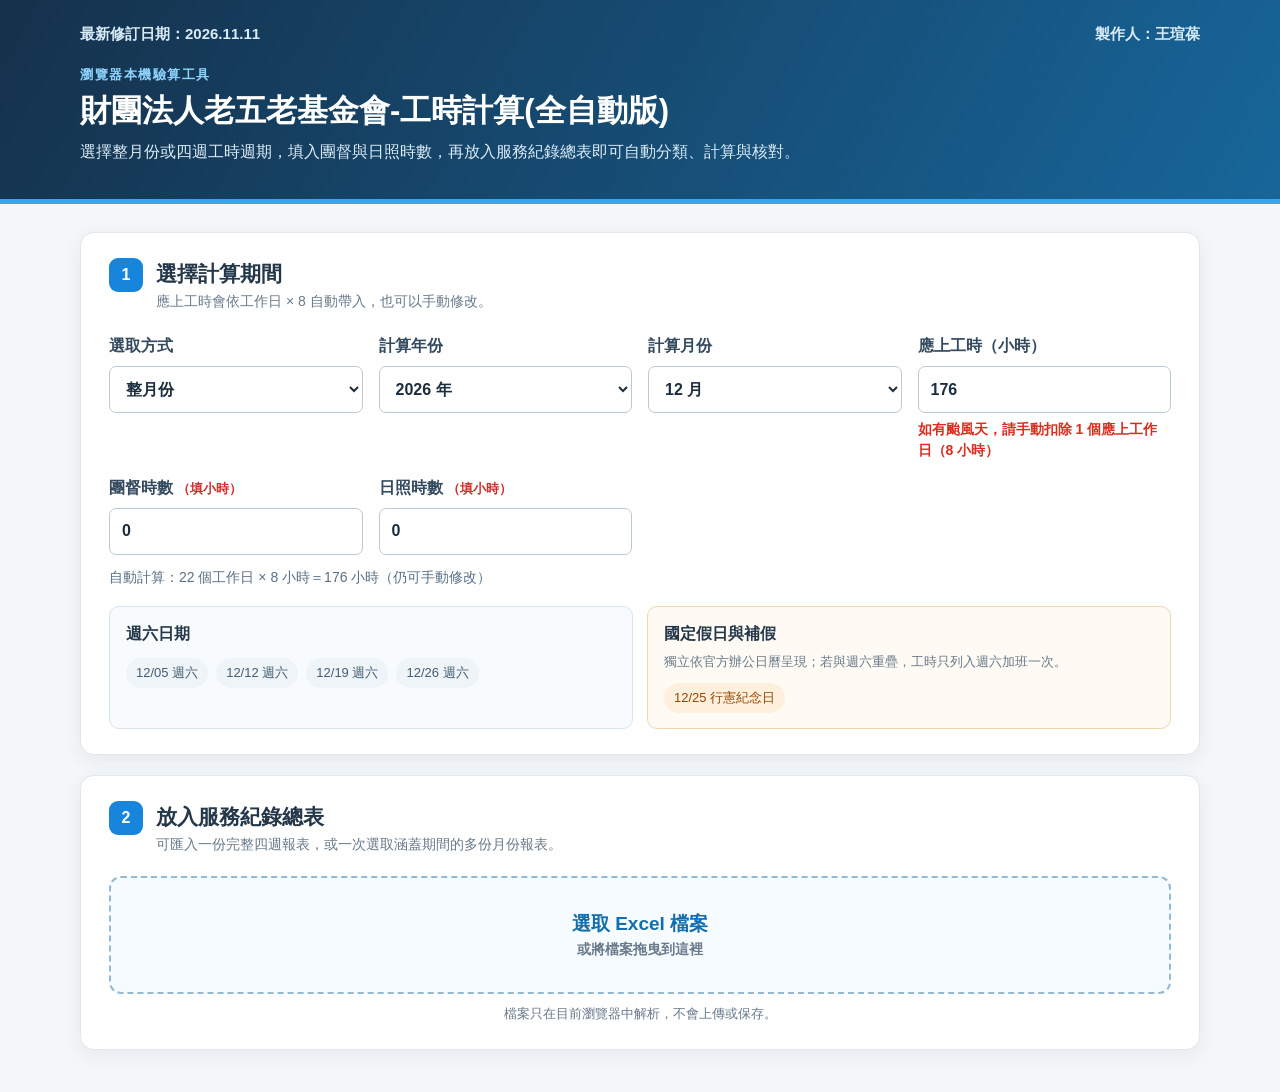
==== commit 188177c7: "Update revision date and place typhoon reminder under required hours" ====
--- a/excel-checker/index.html
+++ b/excel-checker/index.html
@@ -4,7 +4,7 @@
   <meta charset="utf-8">
   <meta name="viewport" content="width=device-width, initial-scale=1">
   <title>財團法人老五老基金會-工時計算(全自動版)</title>
-  <link rel="stylesheet" href="style.css?v=20261111-1">
+  <link rel="stylesheet" href="style.css?v=20261111-2">
   <script src="assets/jszip.min.js?v=3.10.1" defer></script>
   <script src="../holidays.js?v=20261006-1" defer></script>
   <script src="app.js?v=20261111-1" defer></script>
@@ -12,7 +12,7 @@
 <body>
   <header class="hero">
     <div class="wrap">
-      <div class="hero-meta"><span>20261028版本</span><span>製作人：王瑄葆</span></div>
+      <div class="hero-meta"><span>最新修訂日期：2026.11.11</span><span>製作人：王瑄葆</span></div>
       <p class="eyebrow">瀏覽器本機驗算工具</p>
       <h1>財團法人老五老基金會-工時計算(全自動版)</h1>
       <p>選擇整月份或四週工時週期，填入團督與日照時數，再放入服務紀錄總表即可自動分類、計算與核對。</p>
@@ -35,13 +35,12 @@
         <label class="month-field">計算月份<select id="month"></select></label>
         <label class="range-field hidden">四週週期（固定 28 天）<select id="startDate"></select></label>
         <label class="range-field hidden">週期結束日（自動）<input id="endDate" type="text" readonly aria-readonly="true"></label>
-        <label>應上工時（小時）<input id="requiredHours" type="number" min="0" step="0.01"></label>
+        <label>應上工時（小時）<input id="requiredHours" type="number" min="0" step="0.01"><span class="required-adjustment">如有颱風天，請手動扣除 1 個應上工作日（8 小時）</span></label>
         <label>團督時數 <em>（填小時）</em><input id="supervisionHours" type="number" min="0" step="0.01" value="0"></label>
         <label>日照時數 <em>（填小時）</em><input id="daycareHours" type="number" min="0" step="0.01" value="0"></label>
       </div>
       <div id="periodError" class="field-error hidden" role="alert"></div>
       <p id="requiredHint" class="hint"></p>
-      <p class="required-adjustment">如有颱風天，請手動扣除 1 個應上工作日（8 小時）</p>
       <div class="calendar-groups">
         <div class="calendar-group">
           <h3>週六日期</h3>
--- a/excel-checker/style.css
+++ b/excel-checker/style.css
@@ -1,7 +1,7 @@
 :root{--navy:#18334d;--blue:#1685db;--sky:#eaf5fd;--line:#d9e2ea;--ink:#25384a;--muted:#68798a;--bg:#f4f7f9;--danger:#c83232;--warning:#a76b00;--ok:#14785a}
 *{box-sizing:border-box}
 body{margin:0;background:var(--bg);color:var(--ink);font-family:"Noto Sans TC","PingFang TC","Microsoft JhengHei",sans-serif;line-height:1.55}
-.wrap{width:min(1120px,calc(100% - 48px));margin:auto}.hero{background:linear-gradient(120deg,#15314b,#17669a);color:#fff;padding:22px 0 34px;border-bottom:5px solid #38a5ec}.hero-meta{display:flex;justify-content:space-between;gap:18px;margin-bottom:20px;color:#d9ebf7;font-size:15px;font-weight:750}.hero h1{margin:2px 0 5px;font-size:31px}.hero p{margin:0;color:#dcecf7}.hero .eyebrow{color:#8fd4ff;font-weight:800;letter-spacing:.12em;font-size:13px}.main-grid{display:grid;gap:20px;padding:28px 0 42px}.panel{background:#fff;border:1px solid #e1e7ec;border-radius:14px;box-shadow:0 5px 18px rgba(29,58,82,.07);padding:25px 28px}.section-heading,.heading-with-number{display:flex;gap:13px;align-items:flex-start}.section-heading>span,.heading-with-number>span{display:grid;place-items:center;background:var(--blue);color:#fff;font-weight:900;width:34px;height:34px;border-radius:9px;flex:none}.section-heading h2{font-size:21px;margin:0}.section-heading p{margin:0;color:var(--muted);font-size:14px}.between{justify-content:space-between}.form-grid{display:grid;gap:16px;margin-top:22px}.form-grid.four{grid-template-columns:repeat(4,1fr)}label{font-weight:750;color:#344a5e}select,input{display:block;width:100%;height:47px;margin-top:7px;border:1px solid #bdc9d2;border-radius:7px;background:#fff;padding:0 12px;color:#1c2e3d;font:inherit}input:focus,select:focus{outline:3px solid rgba(22,133,219,.16);border-color:var(--blue)}label em{color:#d22d2d;font-style:normal;font-size:13px}.hidden{display:none!important}.hint{color:#597085;margin:12px 0 0;font-size:14px}.required-adjustment{margin:6px 0 0;color:#b54708;font-size:14px;font-weight:800}.calendar-groups{display:grid;grid-template-columns:1fr 1fr;gap:14px;margin-top:18px}.calendar-group{padding:15px 16px;border:1px solid #d9e3ea;border-radius:10px;background:#f8fbfd}.calendar-group h3{margin:0;font-size:16px}.calendar-group p{margin:5px 0 0;color:var(--muted);font-size:13px}.holiday-group{background:#fffbf4;border-color:#efd7ad}.tag-row{display:flex;flex-wrap:wrap;gap:8px;margin-top:11px}.tag{padding:5px 10px;background:#eef4f8;border-radius:999px;font-size:13px;color:#445d70}.tag.holiday{background:#fff0dd;color:#914700}.tag.empty-tag{background:#f3f5f6;color:#71808b}.drop-zone{margin-top:20px;min-height:118px;border:2px dashed #93b9d4;border-radius:12px;background:#f5fbff;display:flex;flex-direction:column;align-items:center;justify-content:center;cursor:pointer;transition:.15s}.drop-zone:hover,.drop-zone.drag{background:#e7f5ff;border-color:var(--blue)}.drop-zone input{position:absolute;opacity:0;pointer-events:none}.drop-zone strong{font-size:19px;color:#126eae}.drop-zone span{font-size:14px;color:var(--muted)}.privacy-note{margin-top:10px;text-align:center;color:var(--muted);font-size:13px}.status,.warnings{margin-top:18px;padding:12px 14px;border-radius:8px;background:#eef6fc;color:#245878}.status.error,.warnings{background:#fff4e5;color:#7a5000;border-left:4px solid #f0a000}.table-wrap{overflow:auto;margin-top:18px;border:1px solid var(--line);border-radius:9px}table{width:100%;border-collapse:collapse;white-space:nowrap}th{background:#edf2f5;color:#40566a;font-size:13px;text-align:left}th,td{padding:11px 12px;border-bottom:1px solid var(--line)}tbody tr:last-child td{border-bottom:0}.check-ok{color:var(--ok);font-weight:800}.check-bad{color:var(--danger);font-weight:800}.results-panel.muted{opacity:.64}.summary-grid{display:grid;grid-template-columns:repeat(3,1fr);gap:14px;margin-top:22px}.summary-card{padding:18px;border-radius:11px;border-top:4px solid}.summary-card small,.summary-card span{display:block;color:var(--muted)}.summary-card strong{display:block;font-size:28px;margin:4px 0}.summary-card.blue{background:#edf7ff;border-color:#258bd3}.summary-card.teal{background:#edfaf7;border-color:#20a284}.summary-card.purple{background:#f5f0ff;border-color:#805bd4}.summary-card.overtime-warning{background:#090909;border-color:#ff3b3b;color:#ff4d4d;box-shadow:0 0 0 2px rgba(255,59,59,.16)}.summary-card.overtime-warning small,.summary-card.overtime-warning span,.summary-card.overtime-warning strong{color:#ff4d4d}.card-warning{display:block;margin-top:8px;color:#ff4d4d;font-size:14px}.detail-grid{display:grid;grid-template-columns:repeat(3,1fr);gap:10px;margin:22px 0}.metric{min-height:92px;padding:15px;border:1px solid var(--line);border-left:4px solid #d7e3eb;border-radius:9px;background:#fbfcfd}.metric span{display:block;color:var(--muted);font-size:13px}.metric strong{font-size:20px}.badge{display:inline-block;font-size:12px;margin-left:6px;padding:2px 6px;border-radius:4px}.badge.danger{color:#fff;background:var(--danger)}h3{font-size:17px;margin:24px 0 0}.empty{text-align:center;color:var(--muted);padding:25px}.secondary{align-self:center;border:1px solid #b7c4ce;background:#fff;border-radius:7px;color:#40566a;padding:8px 13px;cursor:pointer}details{margin-top:18px;background:#f6f8fa;padding:11px 14px;border-radius:8px;color:#506579}details p{margin:8px 0 0}
+.wrap{width:min(1120px,calc(100% - 48px));margin:auto}.hero{background:linear-gradient(120deg,#15314b,#17669a);color:#fff;padding:22px 0 34px;border-bottom:5px solid #38a5ec}.hero-meta{display:flex;justify-content:space-between;gap:18px;margin-bottom:20px;color:#d9ebf7;font-size:15px;font-weight:750}.hero h1{margin:2px 0 5px;font-size:31px}.hero p{margin:0;color:#dcecf7}.hero .eyebrow{color:#8fd4ff;font-weight:800;letter-spacing:.12em;font-size:13px}.main-grid{display:grid;gap:20px;padding:28px 0 42px}.panel{background:#fff;border:1px solid #e1e7ec;border-radius:14px;box-shadow:0 5px 18px rgba(29,58,82,.07);padding:25px 28px}.section-heading,.heading-with-number{display:flex;gap:13px;align-items:flex-start}.section-heading>span,.heading-with-number>span{display:grid;place-items:center;background:var(--blue);color:#fff;font-weight:900;width:34px;height:34px;border-radius:9px;flex:none}.section-heading h2{font-size:21px;margin:0}.section-heading p{margin:0;color:var(--muted);font-size:14px}.between{justify-content:space-between}.form-grid{display:grid;gap:16px;margin-top:22px}.form-grid.four{grid-template-columns:repeat(4,1fr)}label{font-weight:750;color:#344a5e}select,input{display:block;width:100%;height:47px;margin-top:7px;border:1px solid #bdc9d2;border-radius:7px;background:#fff;padding:0 12px;color:#1c2e3d;font:inherit}input:focus,select:focus{outline:3px solid rgba(22,133,219,.16);border-color:var(--blue)}label em{color:#d22d2d;font-style:normal;font-size:13px}.hidden{display:none!important}.hint{color:#597085;margin:12px 0 0;font-size:14px}.required-adjustment{display:block;margin:6px 0 0;color:#d92d20;font-size:14px;font-weight:800;line-height:1.45}.calendar-groups{display:grid;grid-template-columns:1fr 1fr;gap:14px;margin-top:18px}.calendar-group{padding:15px 16px;border:1px solid #d9e3ea;border-radius:10px;background:#f8fbfd}.calendar-group h3{margin:0;font-size:16px}.calendar-group p{margin:5px 0 0;color:var(--muted);font-size:13px}.holiday-group{background:#fffbf4;border-color:#efd7ad}.tag-row{display:flex;flex-wrap:wrap;gap:8px;margin-top:11px}.tag{padding:5px 10px;background:#eef4f8;border-radius:999px;font-size:13px;color:#445d70}.tag.holiday{background:#fff0dd;color:#914700}.tag.empty-tag{background:#f3f5f6;color:#71808b}.drop-zone{margin-top:20px;min-height:118px;border:2px dashed #93b9d4;border-radius:12px;background:#f5fbff;display:flex;flex-direction:column;align-items:center;justify-content:center;cursor:pointer;transition:.15s}.drop-zone:hover,.drop-zone.drag{background:#e7f5ff;border-color:var(--blue)}.drop-zone input{position:absolute;opacity:0;pointer-events:none}.drop-zone strong{font-size:19px;color:#126eae}.drop-zone span{font-size:14px;color:var(--muted)}.privacy-note{margin-top:10px;text-align:center;color:var(--muted);font-size:13px}.status,.warnings{margin-top:18px;padding:12px 14px;border-radius:8px;background:#eef6fc;color:#245878}.status.error,.warnings{background:#fff4e5;color:#7a5000;border-left:4px solid #f0a000}.table-wrap{overflow:auto;margin-top:18px;border:1px solid var(--line);border-radius:9px}table{width:100%;border-collapse:collapse;white-space:nowrap}th{background:#edf2f5;color:#40566a;font-size:13px;text-align:left}th,td{padding:11px 12px;border-bottom:1px solid var(--line)}tbody tr:last-child td{border-bottom:0}.check-ok{color:var(--ok);font-weight:800}.check-bad{color:var(--danger);font-weight:800}.results-panel.muted{opacity:.64}.summary-grid{display:grid;grid-template-columns:repeat(3,1fr);gap:14px;margin-top:22px}.summary-card{padding:18px;border-radius:11px;border-top:4px solid}.summary-card small,.summary-card span{display:block;color:var(--muted)}.summary-card strong{display:block;font-size:28px;margin:4px 0}.summary-card.blue{background:#edf7ff;border-color:#258bd3}.summary-card.teal{background:#edfaf7;border-color:#20a284}.summary-card.purple{background:#f5f0ff;border-color:#805bd4}.summary-card.overtime-warning{background:#090909;border-color:#ff3b3b;color:#ff4d4d;box-shadow:0 0 0 2px rgba(255,59,59,.16)}.summary-card.overtime-warning small,.summary-card.overtime-warning span,.summary-card.overtime-warning strong{color:#ff4d4d}.card-warning{display:block;margin-top:8px;color:#ff4d4d;font-size:14px}.detail-grid{display:grid;grid-template-columns:repeat(3,1fr);gap:10px;margin:22px 0}.metric{min-height:92px;padding:15px;border:1px solid var(--line);border-left:4px solid #d7e3eb;border-radius:9px;background:#fbfcfd}.metric span{display:block;color:var(--muted);font-size:13px}.metric strong{font-size:20px}.badge{display:inline-block;font-size:12px;margin-left:6px;padding:2px 6px;border-radius:4px}.badge.danger{color:#fff;background:var(--danger)}h3{font-size:17px;margin:24px 0 0}.empty{text-align:center;color:var(--muted);padding:25px}.secondary{align-self:center;border:1px solid #b7c4ce;background:#fff;border-radius:7px;color:#40566a;padding:8px 13px;cursor:pointer}details{margin-top:18px;background:#f6f8fa;padding:11px 14px;border-radius:8px;color:#506579}details p{margin:8px 0 0}
 .subnote{margin:4px 0 0;color:var(--muted);font-size:13px}.check-neutral{color:#6b7784;font-weight:800}
 .field-error{margin-top:14px;padding:10px 12px;border-radius:7px;background:#fff0f0;color:#a12525;border-left:4px solid var(--danger);font-weight:800}.warnings.blocking{background:#fff0f0;color:#8d2424;border-color:var(--danger)}.warnings div+div{margin-top:6px}.compact-table{margin-top:10px}.file-details{margin-top:18px;background:#f8fafb;border:1px solid var(--line)}.file-details>summary,.result-details>summary{cursor:pointer;font-weight:850;color:#304a5e}.audit-sections{display:grid;gap:12px;margin-top:22px}.result-details{margin:0;background:#f8fafb;border:1px solid var(--line);padding:14px 16px}.result-details>summary{display:flex;justify-content:space-between;align-items:center}.result-details>summary small{font-weight:500;color:var(--muted)}.notice-note{padding:8px 10px;border-radius:6px;background:#fff7e6;color:#7b5700}
 .holiday-detail-row{background:#fff7e8}.holiday-detail-row:hover{background:#ffefd1}.holiday-detail-label{color:#b14f00;font-weight:900}
